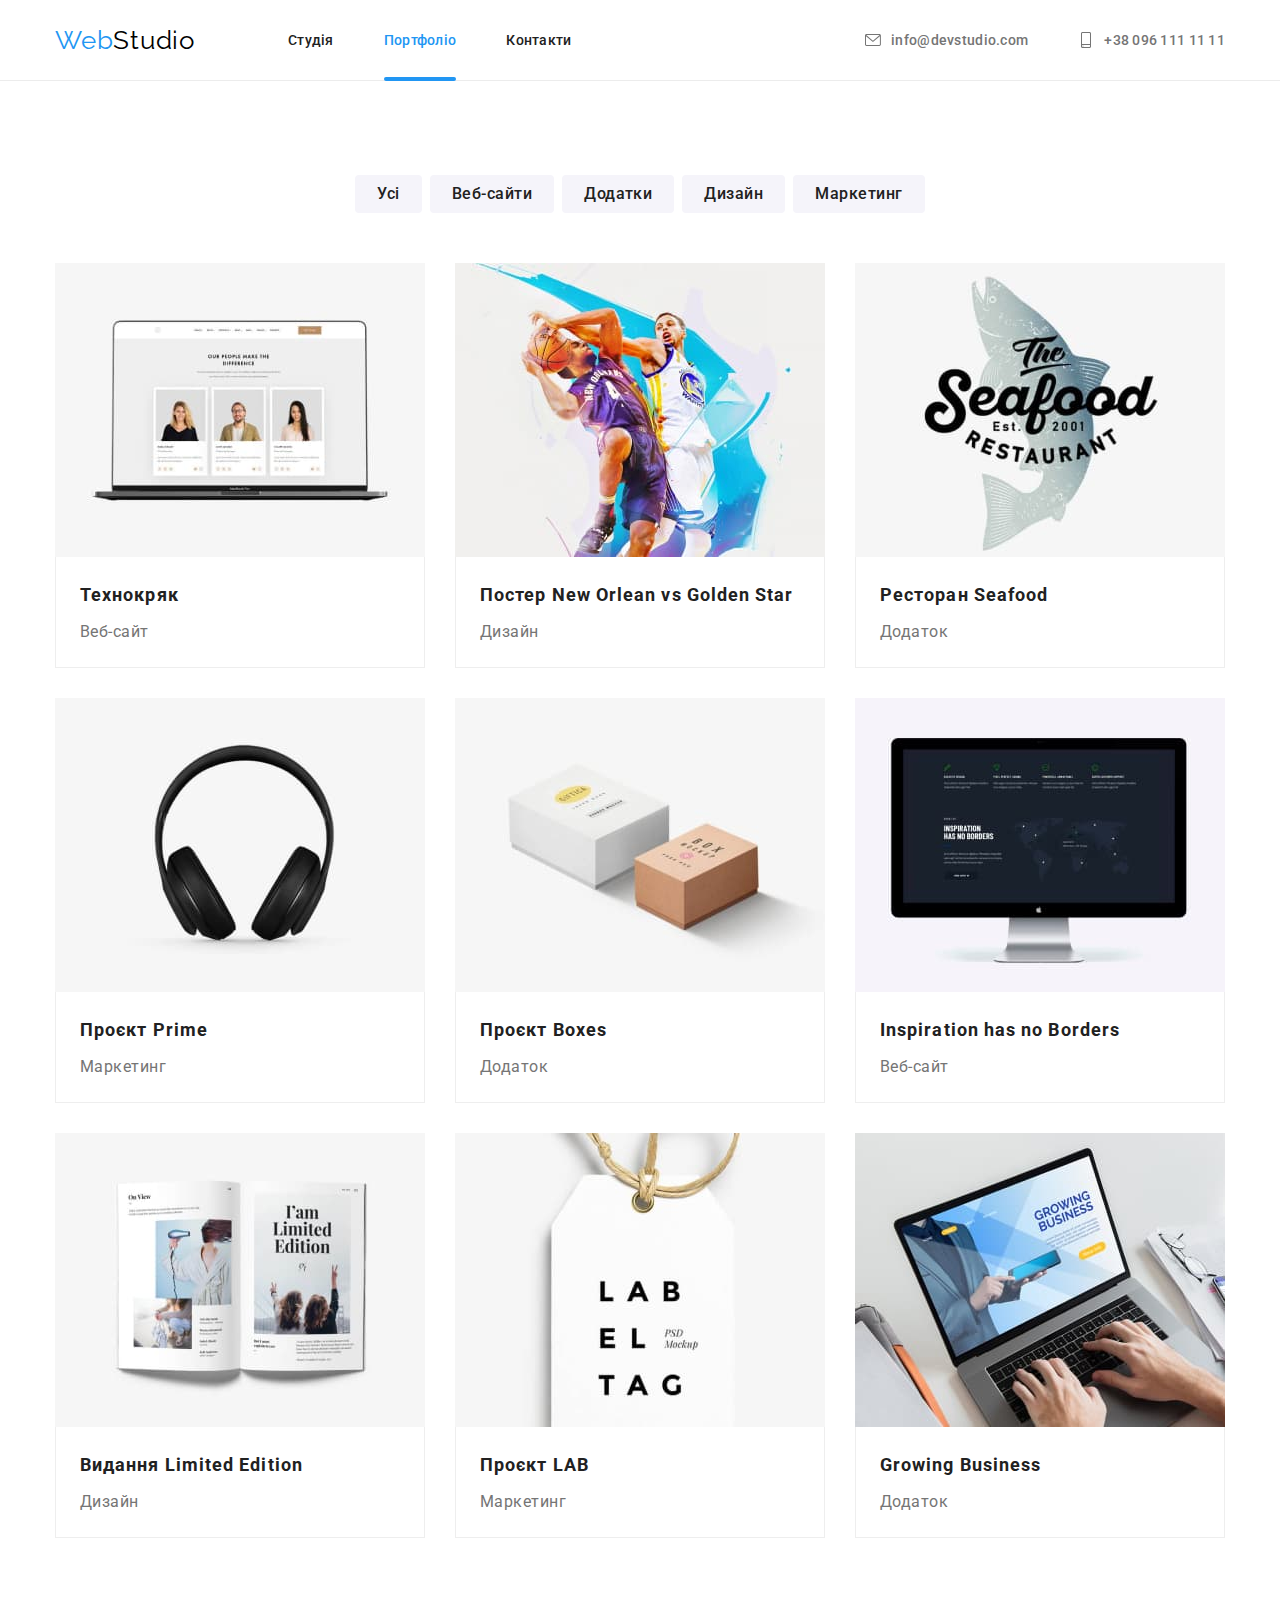
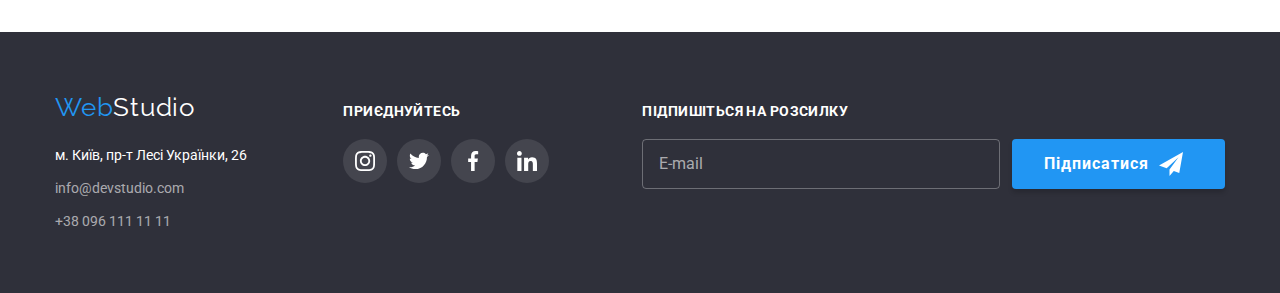
==== portfolio.html @ b6aec634 "Файли" ====
<!DOCTYPE html>
<html lang="uk">
  <head>
    <meta charset="UTF-8" />
    <meta http-equiv="X-UA-Compatible" content="IE=edge" />
    <meta name="viewport" content="width=device-width, initial-scale=1.0" />
    <title>WebStudio</title>
    <link rel="shortcut icon" href="./images/favicon.svg" type="image/svg" />
    <link rel="preconnect" href="https://fonts.googleapis.com" />
    <link rel="preconnect" href="https://fonts.gstatic.com" crossorigin />
    <link
      href="https://fonts.googleapis.com/css2?family=Raleway:wght@700&family=Roboto:wght@400;500;700;900&display=swap"
      rel="stylesheet"
    />
    <link
      rel="stylesheet"
      href="https://cdnjs.cloudflare.com/ajax/libs/modern-normalize/1.1.0/modern-normalize.min.css"
    />
    <link rel="stylesheet" href="./css/styles.css" />
  </head>
  <body>
    <!-- Шапка сайта -->
    <header class="page-header">
      <div class="container header-nav">
        <a href="./index.html" class="logo link">Web<span class="logo-black">Studio</span></a>
        <nav>
          <ul class="site-nav list">
            <li>
              <a href="./index.html" class="site-link link">Студія</a>
            </li>
            <li>
              <a href="./portfolio.html" class="site-link link current">Портфоліо</a>
            </li>
            <li><a href="#" class="site-link link">Контакти</a></li>
          </ul>
        </nav>
        <ul class="adress-nav list">
          <li>
            <a href="mailto:info@devstudio.com" class="adress-link link">
              <span class="foter-contact">
                <svg class="icon contact-icon" width="16" height="16">
                  <use href="./images/svg-icon.svg#icon-email"></use>
                </svg>
                info@devstudio.com
              </span>
            </a>
          </li>
          <li>
            <a href="tel:+380961111111" class="adress-link link">
              <span class="foter-contact">
                <svg class="icon contact-icon" width="16" height="16">
                  <use href="./images/svg-icon.svg#icon-phone"></use>
                </svg>
                +38 096 111 11 11
              </span>
            </a>
          </li>
        </ul>
      </div>
    </header>
    <!-- Мейн -->
    <main>
      <section class="section feature-section">
        <div class="container">
          <h1 class="hidden">Приклади робіт</h1>
          <ul class="filters list">
            <li><button type="button" class="filters-button">Усі</button></li>
            <li><button type="button" class="filters-button">Веб-сайти</button></li>
            <li><button type="button" class="filters-button">Додатки</button></li>
            <li><button type="button" class="filters-button">Дизайн</button></li>
            <li><button type="button" class="filters-button">Маркетинг</button></li>
          </ul>
          <ul class="projects list">
            <li>
              <div class="box">
                <img src="./images/pr_1.jpg" alt="Приклад виповненої роботи" width="370" />
                <div class="overlay">
                  <p>
                    Ресурс пропонує комплексні пропозиції з різним рівнем функціоналу та сервісів.
                    Все це дозволить відвідувачу отримати вичерпні відомості про компанію чи
                    приватну особу.
                  </p>
                </div>
              </div>
              <div class="projects-border">
                <h2 class="projects-title">Технокряк</h2>
                <p class="projects-desc">Веб-сайт</p>
              </div>
            </li>
            <li>
              <div class="box">
                <img src="./images/pr_2.jpg" alt="Приклад виповненої роботи" width="370" />
                <div class="overlay">
                  <p>
                    Lorem, ipsum dolor sit amet consectetur adipisicing elit. Similique dolore natus
                    quia iste fuga modi exercitationem commodi libero dolorem! Ut ipsam ipsa nulla
                    ipsum eos necessitatibus quibusdam dolore optio beatae.
                  </p>
                </div>
              </div>
              <div class="projects-border">
                <h2 class="projects-title">Постер New Orlean vs Golden Star</h2>
                <p class="projects-desc">Дизайн</p>
              </div>
            </li>
            <li>
              <div class="box">
                <img src="./images/pr_3.jpg" alt="Приклад виповненої роботи" width="370" />
                <div class="overlay">
                  <p>
                    Lorem, ipsum dolor sit amet consectetur adipisicing elit. Similique dolore natus
                    quia iste fuga modi exercitationem commodi libero dolorem! Ut ipsam ipsa nulla
                    ipsum eos necessitatibus quibusdam dolore optio beatae.
                  </p>
                </div>
              </div>
              <div class="projects-border">
                <h2 class="projects-title">Ресторан Seafood</h2>
                <p class="projects-desc">Додаток</p>
              </div>
            </li>
            <li>
              <div class="box">
                <img src="./images/pr_4.jpg" alt="Приклад виповненої роботи" width="370" />
                <div class="overlay">
                  <p>
                    Lorem, ipsum dolor sit amet consectetur adipisicing elit. Similique dolore natus
                    quia iste fuga modi exercitationem commodi libero dolorem! Ut ipsam ipsa nulla
                    ipsum eos necessitatibus quibusdam dolore optio beatae.
                  </p>
                </div>
              </div>
              <div class="projects-border">
                <h2 class="projects-title">Проєкт Prime</h2>
                <p class="projects-desc">Маркетинг</p>
              </div>
            </li>
            <li>
              <div class="box">
                <img src="./images/pr_5.jpg" alt="Приклад виповненої роботи" width="370" />
                <div class="overlay">
                  <p>
                    Lorem, ipsum dolor sit amet consectetur adipisicing elit. Similique dolore natus
                    quia iste fuga modi exercitationem commodi libero dolorem! Ut ipsam ipsa nulla
                    ipsum eos necessitatibus quibusdam dolore optio beatae.
                  </p>
                </div>
              </div>
              <div class="projects-border">
                <h2 class="projects-title">Проєкт Boxes</h2>
                <p class="projects-desc">Додаток</p>
              </div>
            </li>
            <li>
              <div class="box">
                <img src="./images/pr_6.jpg" alt="Приклад виповненої роботи" width="370" />
                <div class="overlay">
                  <p>
                    Lorem, ipsum dolor sit amet consectetur adipisicing elit. Similique dolore natus
                    quia iste fuga modi exercitationem commodi libero dolorem! Ut ipsam ipsa nulla
                    ipsum eos necessitatibus quibusdam dolore optio beatae.
                  </p>
                </div>
              </div>
              <div class="projects-border">
                <h2 class="projects-title">Inspiration has no Borders</h2>
                <p class="projects-desc">Веб-сайт</p>
              </div>
            </li>
            <li>
              <div class="box">
                <img src="./images/pr_7.jpg" alt="Приклад виповненої роботи" width="370" />
                <div class="overlay">
                  <p>
                    Lorem, ipsum dolor sit amet consectetur adipisicing elit. Similique dolore natus
                    quia iste fuga modi exercitationem commodi libero dolorem! Ut ipsam ipsa nulla
                    ipsum eos necessitatibus quibusdam dolore optio beatae.
                  </p>
                </div>
              </div>
              <div class="projects-border">
                <h2 class="projects-title">Видання Limited Edition</h2>
                <p class="projects-desc">Дизайн</p>
              </div>
            </li>
            <li>
              <div class="box">
                <img src="./images/pr_8.jpg" alt="Приклад виповненої роботи" width="370" />
                <div class="overlay">
                  <p>
                    Lorem, ipsum dolor sit amet consectetur adipisicing elit. Similique dolore natus
                    quia iste fuga modi exercitationem commodi libero dolorem! Ut ipsam ipsa nulla
                    ipsum eos necessitatibus quibusdam dolore optio beatae.
                  </p>
                </div>
              </div>
              <div class="projects-border">
                <h2 class="projects-title">Проєкт LAB</h2>
                <p class="projects-desc">Маркетинг</p>
              </div>
            </li>
            <li>
              <div class="box">
                <img src="./images/pr_9.jpg" alt="Приклад виповненої роботи" width="370" />
                <div class="overlay">
                  <p>
                    Lorem, ipsum dolor sit amet consectetur adipisicing elit. Similique dolore natus
                    quia iste fuga modi exercitationem commodi libero dolorem! Ut ipsam ipsa nulla
                    ipsum eos necessitatibus quibusdam dolore optio beatae.
                  </p>
                </div>
              </div>
              <div class="projects-border">
                <h2 class="projects-title">Growing Business</h2>
                <p class="projects-desc">Додаток</p>
              </div>
            </li>
          </ul>
        </div>
      </section>
    </main>
    <!-- Футлер -->
    <footer class="footer">
      <div class="container footer-container">
        <div class="footer-contact">
          <h2 class="hidden">Контактна інформація</h2>
          <a href="./index.html" class="logo link">Web<span class="logo-white">Studio</span></a>
          <address class="address">
            <ul class="list address-list">
              <li>
                <a
                  href="https://goo.gl/maps/967ExddVVpc8St2L9"
                  target="_blank"
                  class="address-map link"
                  >м. Київ, пр-т Лесі Українки, 26
                </a>
              </li>
              <li>
                <a href="mailto:info@devstudio.com" class="contact link">info@devstudio.com</a>
              </li>
              <li>
                <a href="tel:+380961111111" class="contact link">+38 096 111 11 11</a>
              </li>
            </ul>
          </address>
        </div>
        <div class="footer-social">
          <h2 class="footer-social-title">приєднуйтесь</h2>
          <ul class="footer-social-list list">
            <li>
              <a class="footer-social-link" href="#">
                <svg class="icon" width="20" height="20">
                  <use href="./images/svg-icon.svg#icon-instagram"></use>
                </svg>
              </a>
            </li>
            <li>
              <a class="footer-social-link" href="#">
                <svg class="icon" width="20" height="20">
                  <use href="./images/svg-icon.svg#icon-twitter"></use>
                </svg>
              </a>
            </li>
            <li>
              <a class="footer-social-link" href="#">
                <svg class="icon" width="20" height="20">
                  <use href="./images/svg-icon.svg#icon-facebook"></use>
                </svg>
              </a>
            </li>
            <li>
              <a class="footer-social-link" href="#">
                <svg class="icon" width="20" height="20">
                  <use href="./images/svg-icon.svg#icon-linkedin"></use>
                </svg>
              </a>
            </li>
          </ul>
        </div>
        <div class="footer-subscribe">
          <h2 class="footer-subscribe-title">Підпишіться на розсилку</h2>
          <form class="subscribe" name="subscribe">
            <label class="subscribe-label">
              <input type="email" name="subscribe" placeholder="E-mail" class="subscribe-input" />
            </label>
            <button type="submit" class="button">
              <span class="foter-buttom-icon">
                Підписатися
                <svg class="icon contact-icon" width="24" height="24">
                  <use href="./images/svg-icon.svg#icon-send"></use>
                </svg>
              </span>
            </button>
          </form>
        </div>
      </div>
    </footer>
  </body>
</html>
---- css/styles.css ----
*,
::before,
::after {
  box-sizing: border-box;
  /* outline: 1px solid red; */
}

/* --КОЛЬОРИ САЙТУ-- */
:root {
  --logo-color: #000000;
  --primary-text-color: #212121;
  --hero-fon: #2f303a;
  --title-text-color: #757575;
  --social-icon: #afb1b8;
  --portfolio-button: #f5f4fa;
  --heder-border: #ececec;
  --portfolio-border: #eeeeee;
  --hero-color: #ffffff;
  --accent-color: #2196f3;
  --buttun-color-active: #188ce8;
  --contact-color: rgba(255, 255, 255, 0.6);
  --modal-bag: rgba(0, 0, 0, 0.2);
  --footer-social-link: rgba(255, 255, 255, 0.1);
  --subscribe-input-border: rgba(255, 255, 255, 0.3);
  --overlay-fon: rgba(33, 150, 243, 0.9);
  --textarea-placeholder: rgba(117, 117, 117, 0.5);
  --textarea-border: rgba(33, 33, 33, 0.2);
  --modal-close-border: rgba(0, 0, 0, 0.1);
  --button-box-shadow: rgba(0, 0, 0, 0.15);
  --label-text-background: rgba(47, 48, 58, 0.8);
  --timing-animation: cubic-bezier(0.4, 0, 0.2, 1);
}

/* --ЗАГАЛЬНІ ЗМІННІ-- */

/* переважаючі характеристики сторінки */
body {
  background: var(--hero-color);
  color: var(--title-text-color);
  font-family: 'Roboto', sans-serif;
  font-weight: 400;
  font-size: 14px;
  line-height: 1.7143;
}

/* Видалення крапок списку */
.list {
  list-style: none;

  margin: 0;
  padding: 0;
}

/* видалення підкреслювання ссилок */
.link {
  text-decoration: none;
}

/* Скриття елемента */
.hidden {
  position: absolute;
  clip: rect(0 0 0 0);
  width: 1px;
  height: 1px;
  margin: -1px;
}

/* центрування і обмеження контенту */
.container {
  margin-left: auto;
  margin-right: auto;
  width: 1200px;
  padding-left: 15px;
  padding-right: 15px;
}

/* обнулення відступів */
h1,
h2,
h3,
h4,
p {
  margin: 0;
  padding: 0;
}

/* видалення відступів картинок */
img {
  display: block;
}

input,
textarea {
  outline: none;
}

/* --ШАПКА САЙТУ-- */

/* Логотип */

.logo {
  color: var(--accent-color);
  margin-right: 93px;

  font-family: 'Raleway';
  font-size: 26px;
  line-height: 1.1923;
  letter-spacing: 0.03em;
}

.logo-black {
  color: var(--logo-color);
}

/* Навігація сайту */

.page-header {
  border-bottom: 1px solid var(--heder-border);
}

.header-nav {
  display: flex;
  align-items: center;
}

.site-nav {
  display: flex;
  gap: 50px;
}

.site-link {
  display: block;
  padding-top: 32px;
  padding-bottom: 32px;
  color: var(--primary-text-color);

  font-weight: 500;
  font-size: 14px;
  line-height: 1.1429;
  letter-spacing: 0.02em;

  transition-property: color;
  transition-duration: 250ms;
  transition-timing-function: var(--timing-animation);
}

.site-nav li:last-child {
  margin-right: 0px;
}

.site-nav .link:hover,
.site-nav .link:focus,
.adress-nav .link:hover,
.adress-nav .link:focus,
.link.current {
  color: var(--accent-color);
  fill: var(--accent-color);
}

.site-link.link.current {
  position: relative;
}

.current::after {
  content: '';
  position: absolute;
  width: 100%;
  height: 4px;
  background-color: var(--accent-color);
  bottom: -1px;
  left: 0px;
  border-radius: 2px;
}

.adress-nav {
  display: flex;
  align-items: center;
  margin-left: auto;
  gap: 50px;
}

.adress-link {
  color: var(--title-text-color);
  fill: var(--title-text-color);

  font-weight: 500;
  font-size: 14px;
  line-height: 1.1429;
  letter-spacing: 0.02em;

  transition-property: color, fill;
  transition-duration: 250ms;
  transition-timing-function: var(--timing-animation);
}

.foter-contact {
  display: flex;
}

.contact-icon {
  margin-right: 10px;
}

/* --ТІЛО ОСНОВНОЇ СТОРІНКИ-- */

/* Заголовок сайту */

.hero {
  background-color: var(--hero-fon);
  background-image: linear-gradient(to left, rgba(47, 48, 58, 0.4), rgba(47, 48, 58, 0.4)),
    url(../images/hero.jpg);
  background-repeat: no-repeat;
  background-position: center;
  background-size: 1600px;
  text-align: center;
  padding-top: 200px;
  padding-bottom: 200px;
}

.hero-title {
  color: var(--hero-color);
  width: 696px;
  font-weight: 900;
  font-size: 44px;
  line-height: 1.3636;
  text-align: center;
  letter-spacing: 0.06em;
  text-transform: uppercase;
  margin-left: auto;
  margin-right: auto;
  margin-bottom: 30px;
}

.button {
  color: var(--hero-color);
  background: var(--accent-color);
  cursor: pointer;
  font-weight: 700;
  font-size: 16px;
  line-height: 1.875;
  text-align: center;
  letter-spacing: 0.06em;
  padding: 10px 32px;
  border: 0px;
  border-radius: 4px;
  box-shadow: 0px 4px 4px var(--button-box-shadow);
  min-width: 200px;

  margin-left: auto;
  margin-right: auto;

  transition-property: background;
  transition-duration: 250ms;
  transition-timing-function: var(--timing-animation);
}

.button:hover,
.button:focus {
  background: var(--buttun-color-active);
}

/* Секції */

.section-title {
  color: var(--primary-text-color);

  font-size: 36px;
  line-height: 1.1667;
  text-align: center;
  letter-spacing: 0.03em;
}

/* Особливості */

.section {
  padding-top: 94px;
}

.feature-list {
  display: flex;
  gap: 30px;
}

.feature-list li {
  flex-basis: calc((100% - 90px) / 4);
}

.feature-title {
  color: var(--primary-text-color);
  margin-bottom: 10px;

  font-size: 14px;
  line-height: 1.1721;
  letter-spacing: 0.03em;
  text-transform: uppercase;
}

.feature-icon {
  display: flex;
  background-color: var(--portfolio-button);
  justify-content: center;
  border-radius: 4px;
  padding: 25px 0px;
  margin-bottom: 30px;
}

/* чим ми займаємося*/

.work-list {
  display: flex;
  margin-top: 50px;
  gap: 30px;
}

.work-list li {
  flex-basis: calc((100% - 60px) / 3);
}

.label {
  position: relative;
}

.label-text {
  position: absolute;
  bottom: 0;
  width: 100%;
  background-color: var(--label-text-background);

  font-size: 14px;
  line-height: 1.1429;
  text-align: center;
  letter-spacing: 0.03em;
  text-transform: uppercase;

  color: var(--hero-color);
  padding: 27px 0px;
}

/* Команда */

.comand-section {
  background: var(--portfolio-button);
}

.user-list {
  display: flex;
  margin-top: 50px;
  gap: 30px;
}

.user-title {
  color: var(--primary-text-color);

  font-weight: 500;
  font-size: 16px;
  line-height: 1.1875;
  text-align: center;
  letter-spacing: 0.03em;
}

.user-desc {
  text-align: center;
  margin-top: 10px;
}

.user-signature {
  background: var(--hero-color);
  border-radius: 0px 0px 4px 4px;
  padding-top: 30px;
  padding-bottom: 30px;
}

.user-list > li {
  width: 270px;
  flex-basis: calc((100% - 90px) / 4);
  border-radius: 0px 0px 4px 4px;
  box-shadow: 0px 1px 3px rgba(0, 0, 0, 0.12), 0px 1px 1px rgba(0, 0, 0, 0.14),
    0px 2px 1px rgba(0, 0, 0, 0.2);
}

.feature-section {
  padding-bottom: 94px;
}

.social-list {
  display: flex;
  justify-content: center;
  margin-top: 10px;
  gap: 10px;
}

.social-link {
  display: flex;
  justify-content: center;
  align-items: center;
  fill: var(--social-icon);
  width: 44px;
  height: 44px;
  border-radius: 50%;

  transition-property: background, fill;
  transition-duration: 250ms;
  transition-timing-function: var(--timing-animation);
}

.social-link:hover,
.social-link:focus {
  border-radius: 50%;
  background: var(--accent-color);
  fill: var(--hero-color);
}

/* Постійні кліенти */

.client-list {
  display: flex;
  justify-content: space-between;
  gap: 30px;
  margin-top: 50px;
  margin-bottom: 92px;
}

.client-link {
  display: flex;
  justify-content: center;
  align-items: center;
  width: 170px;
  height: 92px;
  border: 1px solid var(--social-icon);
  border-radius: 4px;
  fill: var(--social-icon);

  transition-property: fill, border;
  transition-duration: 250ms;
  transition-timing-function: var(--timing-animation);
}

.client-link:hover,
.client-link:focus {
  fill: var(--accent-color);
  border: 1px solid var(--accent-color);
}

/* -- ТІЛО ПОРТФОЛіО-- */

.filters {
  display: flex;
  justify-content: center;
  gap: 8px;
}

.filters-button {
  color: var(--primary-text-color);
  background: var(--portfolio-button);

  cursor: pointer;

  font-weight: 500;
  font-size: 16px;
  line-height: 1.625;
  text-align: center;
  letter-spacing: 0.03em;

  border-radius: 4px;
  border: 0px;
  padding: 6px 22px;

  transition-property: color, background, box-shadow;
  transition-duration: 250ms;
  transition-timing-function: var(--timing-animation);
}

.filters-button:hover,
.filters-button:focus {
  color: var(--hero-color);
  background: var(--accent-color);
  box-shadow: 0px 3px 1px rgba(0, 0, 0, 0.1), 0px 1px 2px rgba(0, 0, 0, 0.08),
    0px 2px 2px rgba(0, 0, 0, 0.12);
}

.projects {
  display: flex;
  flex-wrap: wrap;
  margin-top: 50px;
  gap: 30px;
}

.projects li {
  width: calc((100% - 60px) / 3);

  transition-property: box-shadow;
  transition-duration: 250ms;
  transition-timing-function: var(--timing-animation);
}

.projects li:hover,
.projects li:focus {
  box-shadow: 0px 1px 1px rgba(0, 0, 0, 0.12), 0px 4px 4px rgba(0, 0, 0, 0.06),
    1px 4px 6px rgba(0, 0, 0, 0.16);
}

.projects-border {
  padding: 20px 24px;

  border-right: 1px solid var(--portfolio-border);
  border-bottom: 1px solid var(--portfolio-border);
  border-left: 1px solid var(--portfolio-border);
}

.projects li:nth-child(3n + 3) {
  margin-right: 0px;
}

.projects-title {
  color: var(--primary-text-color);

  font-size: 18px;
  line-height: 2;
  letter-spacing: 0.06em;
}

.projects-desc {
  font-weight: 400;
  font-size: 16px;
  line-height: 1.875;
  letter-spacing: 0.03em;

  margin-top: 4px;
}

.overlay {
  position: absolute;
  top: 0;
  left: 0;
  width: 100%;
  height: 100%;
  transform: translateY(101%);
  transition: transform 250ms ease;
  background-color: var(--overlay-fon);
  padding: 0px 24px;
  display: flex;
  align-items: center;

  font-size: 18px;
  line-height: 1.5556;
  letter-spacing: 0.03em;
  color: var(--hero-color);
}

.projects li:hover .overlay {
  transform: translateY(0);
}

.box {
  position: relative;
  overflow: hidden;
}

/* --ФУТЕР-- */

.footer {
  padding-top: 60px;
  padding-bottom: 60px;
  background: var(--hero-fon);
}

.footer-contact {
  width: 231px;
}

.address {
  margin-top: 20px;
  font-style: normal;
}

.logo-white {
  color: var(--hero-color);
}

.address-map {
  color: var(--hero-color);

  transition-property: color;
  transition-duration: 250ms;
  transition-timing-function: var(--timing-animation);
}

.contact {
  color: var(--contact-color);

  transition-property: color;
  transition-duration: 250ms;
  transition-timing-function: var(--timing-animation);
}

.address .link:hover,
.address .link:focus {
  color: var(--accent-color);
}

.address-list {
  display: flex;
  gap: 9px;
  flex-direction: column;
}

.footer .logo {
  margin-right: 0px;
}

.footer-container {
  display: flex;
  align-items: baseline;
}

.footer-social {
  margin-left: 70px;
}

.footer-social-title,
.footer-subscribe-title {
  margin-bottom: 20px;
  font-size: 14px;
  line-height: calc(16 / 14);
  letter-spacing: 0.03em;
  text-transform: uppercase;

  color: var(--hero-color);
}

.footer-social-list {
  display: flex;
  gap: 10px;
}

.footer-social-link {
  display: flex;
  justify-content: center;
  align-items: center;
  color: var(--hero-color);
  fill: currentColor;
  width: 44px;
  height: 44px;
  border-radius: 50%;

  background: var(--footer-social-link);

  transition-property: background;
  transition-duration: 250ms;
  transition-timing-function: var(--timing-animation);
}

.footer-social-link:hover,
.footer-social-link:focus {
  background: var(--accent-color);
}

.footer-subscribe {
  margin-left: 93px;
}

.subscribe {
  display: flex;
}

.subscribe-label {
  display: flex;
}

.subscribe-input {
  width: 358px;
  margin-right: 12px;
  padding: 0px 16px;
  background-color: transparent;
  border-radius: 4px;
  border: 1px solid var(--subscribe-input-border);

  font-size: 16px;
  line-height: 1.25;
  color: var(--hero-color);

  transition: border 250ms var(--timing-animation);
}

.subscribe-input::placeholder {
  color: var(--contact-color);
}

.subscribe-input:hover,
.subscribe-input:focus {
  border: 1px solid var(--accent-color);
}

.foter-buttom-icon {
  display: flex;
  align-items: center;
}

.foter-buttom-icon .icon {
  margin-left: 10px;
  fill: var(--hero-color);
}

/* --МОДАЛЬНЕ ВІКНО-- */

.modal {
  position: fixed;
  width: 100%;
  height: 100%;
  top: 0;
  left: 0;
  background: var(--modal-bag);
  z-index: 1;

  opacity: 1;
  transition: opacity 250ms var(--timing-animation);
}

.is-hidden {
  /* visibility: hidden; */
  opacity: 0;
  pointer-events: none;
}

.modal-window {
  position: absolute;
  width: 528px;
  min-height: 581px;
  top: 50%;
  left: 50%;
  padding: 40px 40px;

  background: #ffffff;
  box-shadow: 0px 1px 3px rgba(0, 0, 0, 0.12), 0px 1px 1px rgba(0, 0, 0, 0.14),
    0px 2px 1px rgba(0, 0, 0, 0.2);
  border-radius: 4px;

  transform: translate(-50%, -50%) scale(1) perspective(400px) rotateX(0deg);
  transition: transform 250ms var(--timing-animation);
}

.modal.is-hidden .modal-window {
  transform: translate(-50%, -50%) scale(0.3) perspective(400px) rotateX(60deg);
}

.modal-close {
  position: absolute;
  top: 8px;
  right: 8px;
  width: 30px;
  height: 30px;
  border-radius: 50%;
  border: 1px solid var(--modal-close-border);
  background-color: var(--hero-color);
  display: flex;
  justify-content: center;
  align-items: center;
  cursor: pointer;
  fill: var(--logo-color);

  transition-property: fill;
  transition-duration: 250ms;
  transition-timing-function: var(--timing-animation);
}

.modal-close:hover,
.modal-close:focus {
  fill: var(--accent-color);
}

.modal-title {
  margin-bottom: 12px;
  font-size: 20px;
  line-height: 1.15;
  letter-spacing: 0.03em;

  color: var(--primary-text-color);
}

.modal-form {
  display: flex;
  flex-direction: column;
}

.modal-label {
  margin-bottom: 10px;
}

.modal-text {
  display: block;
  font-weight: 400;
  font-size: 12px;
  line-height: 1.1667;
  letter-spacing: 0.01em;
  color: var(--title-text-color);
  text-align: left;
  margin-bottom: 4px;
}

.modal-input-icon {
  position: relative;
}

.modal-input {
  width: 100%;
  height: 40px;
  padding-left: 42px;
  border: 1px solid var(--textarea-border);
  border-radius: 4px;
  transition: border 250ms var(--timing-animation);
}

.modal-input:hover,
.modal-input:focus,
.modal-textarea:hover,
.modal-textarea:focus {
  border: 1px solid var(--accent-color);
  border-radius: 4px;
}

.modal-icon {
  position: absolute;
  pointer-events: none;
  top: 50%;
  left: 0;
  transform: translateY(-50%);
  margin-left: 12px;
  color: var(--primary-text-color);
  fill: currentColor;
  transition: color 250ms var(--timing-animation);
}

.modal-input:hover + .modal-icon,
.modal-input:focus + .modal-icon {
  color: var(--accent-color);
}

.modal-coment {
  margin-bottom: 20px;
}

.modal-text-coment {
  padding-left: 12px;
}

.modal-textarea {
  display: block;
  height: 120px;
  width: 100%;
  padding: 12px 16px;
  resize: none;
  border: 1px solid var(--textarea-border);
  border-radius: 4px;
  transition: border 250ms var(--timing-animation);

  font-size: 12px;
  line-height: 1.1667;
  letter-spacing: 0.01em;
}

.modal-textarea::placeholder {
  color: var(--textarea-placeholder);
}

.checkbox {
  margin-bottom: 30px;
}

.checkbox-input {
  position: absolute;
  clip: rect(0 0 0 0);
  width: 1px;
  height: 1px;
  margin: -1px;
}

.checkbox-text::before {
  content: '';
  display: inline-block;
  width: 16px;
  height: 15px;
  border: 2px solid var(--primary-text-color);
  border-radius: 2px;
  margin-right: 7px;
  transform: rotate(0deg);
  transition: transform 250ms var(--timing-animation);
}

.checkbox-input:checked ~ .checkbox-text::before {
  background-image: url(../images/check.svg);
  background-size: contain;
  background-origin: border-box;
  border: 0px solid var(--accent-color);
  transform: rotate(360deg);
}

.checkbox-text {
  display: flex;
  align-items: center;
  justify-content: center;
  letter-spacing: 0.03em;
}

.checkbox-linck {
  color: var(--accent-color);
  margin-left: 5px;
}
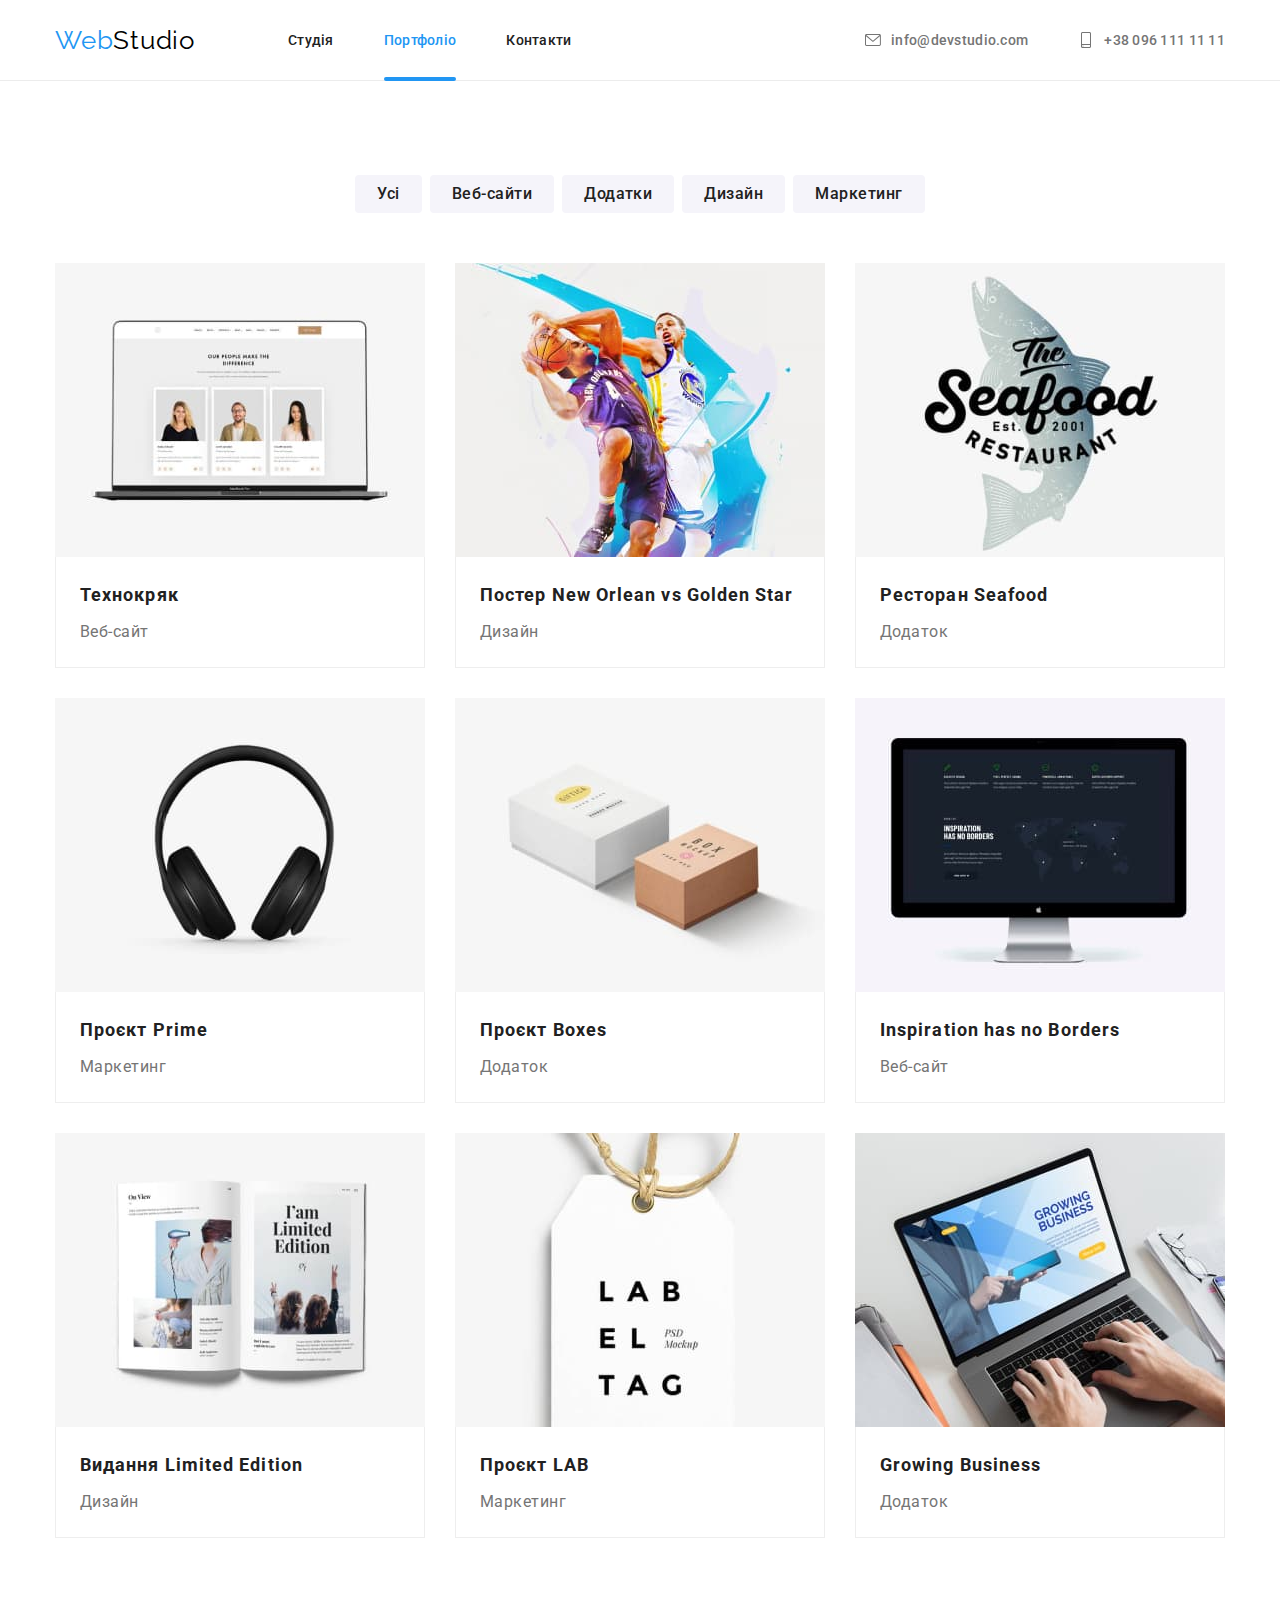
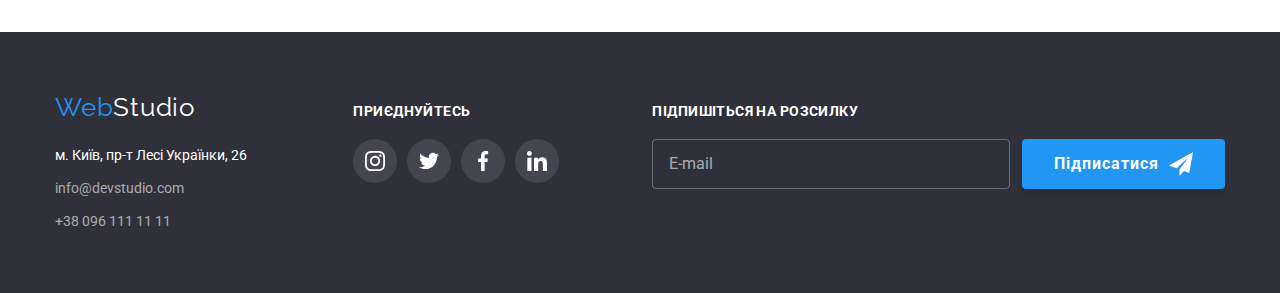
==== commit 57f0e336: "portfolio BEM" ====
--- a/portfolio.html
+++ b/portfolio.html
@@ -20,39 +20,37 @@
   </head>
   <body>
     <!-- Шапка сайта -->
-    <header class="page-header">
+    <header class="header">
       <div class="container header-nav">
-        <a href="./index.html" class="logo link">Web<span class="logo-black">Studio</span></a>
-        <nav>
-          <ul class="site-nav list">
-            <li>
-              <a href="./index.html" class="site-link link">Студія</a>
-            </li>
-            <li>
-              <a href="./portfolio.html" class="site-link link current">Портфоліо</a>
-            </li>
-            <li><a href="#" class="site-link link">Контакти</a></li>
+        <a href="./index.html" class="logo link">Web<span class="logo__black">Studio</span></a>
+        <nav class="site-nav">
+          <ul class="site-nav__list list">
+            <li class="site-nav__item">
+              <a href="./index.html" class="site-nav__link link"> Студія </a>
+            </li>
+            <li class="site-nav__item">
+              <a href="./portfolio.html" class="site-nav__link link current"> Портфоліо </a>
+            </li>
+            <li class="site-nav__item">
+              <a href="#" class="site-nav__link link"> Контакти </a>
+            </li>
           </ul>
         </nav>
         <ul class="adress-nav list">
-          <li>
-            <a href="mailto:info@devstudio.com" class="adress-link link">
-              <span class="foter-contact">
-                <svg class="icon contact-icon" width="16" height="16">
-                  <use href="./images/svg-icon.svg#icon-email"></use>
-                </svg>
-                info@devstudio.com
-              </span>
+          <li class="adress-nav__item">
+            <a href="mailto:info@devstudio.com" class="adress-nav__link link">
+              <svg class="adress-nav__icon" width="16" height="16">
+                <use href="./images/svg-icon.svg#icon-email"></use>
+              </svg>
+              info@devstudio.com
             </a>
           </li>
-          <li>
-            <a href="tel:+380961111111" class="adress-link link">
-              <span class="foter-contact">
-                <svg class="icon contact-icon" width="16" height="16">
-                  <use href="./images/svg-icon.svg#icon-phone"></use>
-                </svg>
-                +38 096 111 11 11
-              </span>
+          <li class="adress-nav__item">
+            <a href="tel:+380961111111" class="adress-nav__link link">
+              <svg class="adress-nav__icon" width="16" height="16">
+                <use href="./images/svg-icon.svg#icon-phone"></use>
+              </svg>
+              +38 096 111 11 11
             </a>
           </li>
         </ul>
@@ -60,159 +58,204 @@
     </header>
     <!-- Мейн -->
     <main>
-      <section class="section feature-section">
+      <section class="section__indent-top section__indent-botton">
         <div class="container">
           <h1 class="hidden">Приклади робіт</h1>
           <ul class="filters list">
-            <li><button type="button" class="filters-button">Усі</button></li>
-            <li><button type="button" class="filters-button">Веб-сайти</button></li>
-            <li><button type="button" class="filters-button">Додатки</button></li>
-            <li><button type="button" class="filters-button">Дизайн</button></li>
-            <li><button type="button" class="filters-button">Маркетинг</button></li>
+            <li><button type="button" class="filters__button">Усі</button></li>
+            <li><button type="button" class="filters__button">Веб-сайти</button></li>
+            <li><button type="button" class="filters__button">Додатки</button></li>
+            <li><button type="button" class="filters__button">Дизайн</button></li>
+            <li><button type="button" class="filters__button">Маркетинг</button></li>
           </ul>
           <ul class="projects list">
-            <li>
-              <div class="box">
-                <img src="./images/pr_1.jpg" alt="Приклад виповненої роботи" width="370" />
-                <div class="overlay">
-                  <p>
+            <li class="projects__item">
+              <div class="projects__box">
+                <img
+                  class="projects__img"
+                  src="./images/pr_1.jpg"
+                  alt="Приклад виповненої роботи"
+                  width="370"
+                />
+                <div class="projects__overlay">
+                  <p class="projects__text">
                     Ресурс пропонує комплексні пропозиції з різним рівнем функціоналу та сервісів.
                     Все це дозволить відвідувачу отримати вичерпні відомості про компанію чи
                     приватну особу.
                   </p>
                 </div>
               </div>
-              <div class="projects-border">
-                <h2 class="projects-title">Технокряк</h2>
-                <p class="projects-desc">Веб-сайт</p>
-              </div>
-            </li>
-            <li>
-              <div class="box">
-                <img src="./images/pr_2.jpg" alt="Приклад виповненої роботи" width="370" />
-                <div class="overlay">
-                  <p>
-                    Lorem, ipsum dolor sit amet consectetur adipisicing elit. Similique dolore natus
-                    quia iste fuga modi exercitationem commodi libero dolorem! Ut ipsam ipsa nulla
-                    ipsum eos necessitatibus quibusdam dolore optio beatae.
-                  </p>
-                </div>
-              </div>
-              <div class="projects-border">
-                <h2 class="projects-title">Постер New Orlean vs Golden Star</h2>
-                <p class="projects-desc">Дизайн</p>
-              </div>
-            </li>
-            <li>
-              <div class="box">
-                <img src="./images/pr_3.jpg" alt="Приклад виповненої роботи" width="370" />
-                <div class="overlay">
-                  <p>
-                    Lorem, ipsum dolor sit amet consectetur adipisicing elit. Similique dolore natus
-                    quia iste fuga modi exercitationem commodi libero dolorem! Ut ipsam ipsa nulla
-                    ipsum eos necessitatibus quibusdam dolore optio beatae.
-                  </p>
-                </div>
-              </div>
-              <div class="projects-border">
-                <h2 class="projects-title">Ресторан Seafood</h2>
-                <p class="projects-desc">Додаток</p>
-              </div>
-            </li>
-            <li>
-              <div class="box">
-                <img src="./images/pr_4.jpg" alt="Приклад виповненої роботи" width="370" />
-                <div class="overlay">
-                  <p>
-                    Lorem, ipsum dolor sit amet consectetur adipisicing elit. Similique dolore natus
-                    quia iste fuga modi exercitationem commodi libero dolorem! Ut ipsam ipsa nulla
-                    ipsum eos necessitatibus quibusdam dolore optio beatae.
-                  </p>
-                </div>
-              </div>
-              <div class="projects-border">
-                <h2 class="projects-title">Проєкт Prime</h2>
-                <p class="projects-desc">Маркетинг</p>
-              </div>
-            </li>
-            <li>
-              <div class="box">
-                <img src="./images/pr_5.jpg" alt="Приклад виповненої роботи" width="370" />
-                <div class="overlay">
-                  <p>
-                    Lorem, ipsum dolor sit amet consectetur adipisicing elit. Similique dolore natus
-                    quia iste fuga modi exercitationem commodi libero dolorem! Ut ipsam ipsa nulla
-                    ipsum eos necessitatibus quibusdam dolore optio beatae.
-                  </p>
-                </div>
-              </div>
-              <div class="projects-border">
-                <h2 class="projects-title">Проєкт Boxes</h2>
-                <p class="projects-desc">Додаток</p>
-              </div>
-            </li>
-            <li>
-              <div class="box">
-                <img src="./images/pr_6.jpg" alt="Приклад виповненої роботи" width="370" />
-                <div class="overlay">
-                  <p>
-                    Lorem, ipsum dolor sit amet consectetur adipisicing elit. Similique dolore natus
-                    quia iste fuga modi exercitationem commodi libero dolorem! Ut ipsam ipsa nulla
-                    ipsum eos necessitatibus quibusdam dolore optio beatae.
-                  </p>
-                </div>
-              </div>
-              <div class="projects-border">
-                <h2 class="projects-title">Inspiration has no Borders</h2>
-                <p class="projects-desc">Веб-сайт</p>
-              </div>
-            </li>
-            <li>
-              <div class="box">
-                <img src="./images/pr_7.jpg" alt="Приклад виповненої роботи" width="370" />
-                <div class="overlay">
-                  <p>
-                    Lorem, ipsum dolor sit amet consectetur adipisicing elit. Similique dolore natus
-                    quia iste fuga modi exercitationem commodi libero dolorem! Ut ipsam ipsa nulla
-                    ipsum eos necessitatibus quibusdam dolore optio beatae.
-                  </p>
-                </div>
-              </div>
-              <div class="projects-border">
-                <h2 class="projects-title">Видання Limited Edition</h2>
-                <p class="projects-desc">Дизайн</p>
-              </div>
-            </li>
-            <li>
-              <div class="box">
-                <img src="./images/pr_8.jpg" alt="Приклад виповненої роботи" width="370" />
-                <div class="overlay">
-                  <p>
-                    Lorem, ipsum dolor sit amet consectetur adipisicing elit. Similique dolore natus
-                    quia iste fuga modi exercitationem commodi libero dolorem! Ut ipsam ipsa nulla
-                    ipsum eos necessitatibus quibusdam dolore optio beatae.
-                  </p>
-                </div>
-              </div>
-              <div class="projects-border">
-                <h2 class="projects-title">Проєкт LAB</h2>
-                <p class="projects-desc">Маркетинг</p>
-              </div>
-            </li>
-            <li>
-              <div class="box">
-                <img src="./images/pr_9.jpg" alt="Приклад виповненої роботи" width="370" />
-                <div class="overlay">
-                  <p>
-                    Lorem, ipsum dolor sit amet consectetur adipisicing elit. Similique dolore natus
-                    quia iste fuga modi exercitationem commodi libero dolorem! Ut ipsam ipsa nulla
-                    ipsum eos necessitatibus quibusdam dolore optio beatae.
-                  </p>
-                </div>
-              </div>
-              <div class="projects-border">
-                <h2 class="projects-title">Growing Business</h2>
-                <p class="projects-desc">Додаток</p>
+              <div class="projects__border">
+                <h2 class="projects__title">Технокряк</h2>
+                <p class="projects__desc">Веб-сайт</p>
+              </div>
+            </li>
+            <li class="projects__item">
+              <div class="projects__box">
+                <img
+                  class="projects__img"
+                  src="./images/pr_2.jpg"
+                  alt="Приклад виповненої роботи"
+                  width="370"
+                />
+                <div class="projects__overlay">
+                  <p class="projects__text">
+                    Lorem, ipsum dolor sit amet consectetur adipisicing elit. Similique dolore natus
+                    quia iste fuga modi exercitationem commodi libero dolorem! Ut ipsam ipsa nulla
+                    ipsum eos necessitatibus quibusdam dolore optio beatae.
+                  </p>
+                </div>
+              </div>
+              <div class="projects__border">
+                <h2 class="projects__title">Постер New Orlean vs Golden Star</h2>
+                <p class="projects__desc">Дизайн</p>
+              </div>
+            </li>
+            <li class="projects__item">
+              <div class="projects__box">
+                <img
+                  class="projects__img"
+                  src="./images/pr_3.jpg"
+                  alt="Приклад виповненої роботи"
+                  width="370"
+                />
+                <div class="projects__overlay">
+                  <p class="projects__text">
+                    Lorem, ipsum dolor sit amet consectetur adipisicing elit. Similique dolore natus
+                    quia iste fuga modi exercitationem commodi libero dolorem! Ut ipsam ipsa nulla
+                    ipsum eos necessitatibus quibusdam dolore optio beatae.
+                  </p>
+                </div>
+              </div>
+              <div class="projects__border">
+                <h2 class="projects__title">Ресторан Seafood</h2>
+                <p class="projects__desc">Додаток</p>
+              </div>
+            </li>
+            <li class="projects__item">
+              <div class="projects__box">
+                <img
+                  class="projects__img"
+                  src="./images/pr_4.jpg"
+                  alt="Приклад виповненої роботи"
+                  width="370"
+                />
+                <div class="projects__overlay">
+                  <p class="projects__text">
+                    Lorem, ipsum dolor sit amet consectetur adipisicing elit. Similique dolore natus
+                    quia iste fuga modi exercitationem commodi libero dolorem! Ut ipsam ipsa nulla
+                    ipsum eos necessitatibus quibusdam dolore optio beatae.
+                  </p>
+                </div>
+              </div>
+              <div class="projects__border">
+                <h2 class="projects__title">Проєкт Prime</h2>
+                <p class="projects__desc">Маркетинг</p>
+              </div>
+            </li>
+            <li class="projects__item">
+              <div class="projects__box">
+                <img
+                  class="projects__img"
+                  src="./images/pr_5.jpg"
+                  alt="Приклад виповненої роботи"
+                  width="370"
+                />
+                <div class="projects__overlay">
+                  <p class="projects__text">
+                    Lorem, ipsum dolor sit amet consectetur adipisicing elit. Similique dolore natus
+                    quia iste fuga modi exercitationem commodi libero dolorem! Ut ipsam ipsa nulla
+                    ipsum eos necessitatibus quibusdam dolore optio beatae.
+                  </p>
+                </div>
+              </div>
+              <div class="projects__border">
+                <h2 class="projects__title">Проєкт Boxes</h2>
+                <p class="projects__desc">Додаток</p>
+              </div>
+            </li>
+            <li class="projects__item">
+              <div class="projects__box">
+                <img
+                  class="projects__img"
+                  src="./images/pr_6.jpg"
+                  alt="Приклад виповненої роботи"
+                  width="370"
+                />
+                <div class="projects__overlay">
+                  <p class="projects__text">
+                    Lorem, ipsum dolor sit amet consectetur adipisicing elit. Similique dolore natus
+                    quia iste fuga modi exercitationem commodi libero dolorem! Ut ipsam ipsa nulla
+                    ipsum eos necessitatibus quibusdam dolore optio beatae.
+                  </p>
+                </div>
+              </div>
+              <div class="projects__border">
+                <h2 class="projects__title">Inspiration has no Borders</h2>
+                <p class="projects__desc">Веб-сайт</p>
+              </div>
+            </li>
+            <li class="projects__item">
+              <div class="projects__box">
+                <img
+                  class="projects__img"
+                  src="./images/pr_7.jpg"
+                  alt="Приклад виповненої роботи"
+                  width="370"
+                />
+                <div class="projects__overlay">
+                  <p class="projects__text">
+                    Lorem, ipsum dolor sit amet consectetur adipisicing elit. Similique dolore natus
+                    quia iste fuga modi exercitationem commodi libero dolorem! Ut ipsam ipsa nulla
+                    ipsum eos necessitatibus quibusdam dolore optio beatae.
+                  </p>
+                </div>
+              </div>
+              <div class="projects__border">
+                <h2 class="projects__title">Видання Limited Edition</h2>
+                <p class="projects__desc">Дизайн</p>
+              </div>
+            </li>
+            <li class="projects__item">
+              <div class="projects__box">
+                <img
+                  class="projects__img"
+                  src="./images/pr_8.jpg"
+                  alt="Приклад виповненої роботи"
+                  width="370"
+                />
+                <div class="projects__overlay">
+                  <p class="projects__text">
+                    Lorem, ipsum dolor sit amet consectetur adipisicing elit. Similique dolore natus
+                    quia iste fuga modi exercitationem commodi libero dolorem! Ut ipsam ipsa nulla
+                    ipsum eos necessitatibus quibusdam dolore optio beatae.
+                  </p>
+                </div>
+              </div>
+              <div class="projects__border">
+                <h2 class="projects__title">Проєкт LAB</h2>
+                <p class="projects__desc">Маркетинг</p>
+              </div>
+            </li>
+            <li class="projects__item">
+              <div class="projects__box">
+                <img
+                  class="projects__img"
+                  src="./images/pr_9.jpg"
+                  alt="Приклад виповненої роботи"
+                  width="370"
+                />
+                <div class="projects__overlay">
+                  <p class="projects__text">
+                    Lorem, ipsum dolor sit amet consectetur adipisicing elit. Similique dolore natus
+                    quia iste fuga modi exercitationem commodi libero dolorem! Ut ipsam ipsa nulla
+                    ipsum eos necessitatibus quibusdam dolore optio beatae.
+                  </p>
+                </div>
+              </div>
+              <div class="projects__border">
+                <h2 class="projects__title">Growing Business</h2>
+                <p class="projects__desc">Додаток</p>
               </div>
             </li>
           </ul>
@@ -223,54 +266,55 @@
     <footer class="footer">
       <div class="container footer-container">
         <div class="footer-contact">
-          <h2 class="hidden">Контактна інформація</h2>
-          <a href="./index.html" class="logo link">Web<span class="logo-white">Studio</span></a>
+          <a href="./index.html" class="logo link">Web<span class="logo__white">Studio</span></a>
           <address class="address">
-            <ul class="list address-list">
-              <li>
+            <ul class="address__list list">
+              <li class="address__item">
                 <a
+                  class="address__link address__link--map link"
                   href="https://goo.gl/maps/967ExddVVpc8St2L9"
                   target="_blank"
-                  class="address-map link"
                   >м. Київ, пр-т Лесі Українки, 26
                 </a>
               </li>
-              <li>
-                <a href="mailto:info@devstudio.com" class="contact link">info@devstudio.com</a>
+              <li class="address__item">
+                <a href="mailto:info@devstudio.com" class="address__link link"
+                  >info@devstudio.com</a
+                >
               </li>
-              <li>
-                <a href="tel:+380961111111" class="contact link">+38 096 111 11 11</a>
+              <li class="address__item">
+                <a href="tel:+380961111111" class="address__link link">+38 096 111 11 11</a>
               </li>
             </ul>
           </address>
         </div>
         <div class="footer-social">
-          <h2 class="footer-social-title">приєднуйтесь</h2>
-          <ul class="footer-social-list list">
+          <h2 class="footer-social__title">приєднуйтесь</h2>
+          <ul class="footer-social__list list">
+            <li class="footer-social__item">
+              <a class="footer-social__link" href="#">
+                <svg class="footer-social__icon" width="20" height="20">
+                  <use href="./images/svg-icon.svg#icon-instagram"></use>
+                </svg>
+              </a>
+            </li>
             <li>
-              <a class="footer-social-link" href="#">
-                <svg class="icon" width="20" height="20">
-                  <use href="./images/svg-icon.svg#icon-instagram"></use>
+              <a class="footer-social__link" href="#">
+                <svg class="footer-social__icon" width="20" height="20">
+                  <use href="./images/svg-icon.svg#icon-twitter"></use>
                 </svg>
               </a>
             </li>
             <li>
-              <a class="footer-social-link" href="#">
-                <svg class="icon" width="20" height="20">
-                  <use href="./images/svg-icon.svg#icon-twitter"></use>
+              <a class="footer-social__link" href="#">
+                <svg class="vicon" width="20" height="20">
+                  <use href="./images/svg-icon.svg#icon-facebook"></use>
                 </svg>
               </a>
             </li>
             <li>
-              <a class="footer-social-link" href="#">
-                <svg class="icon" width="20" height="20">
-                  <use href="./images/svg-icon.svg#icon-facebook"></use>
-                </svg>
-              </a>
-            </li>
-            <li>
-              <a class="footer-social-link" href="#">
-                <svg class="icon" width="20" height="20">
+              <a class="footer-social__link" href="#">
+                <svg class="footer-social__icon" width="20" height="20">
                   <use href="./images/svg-icon.svg#icon-linkedin"></use>
                 </svg>
               </a>
@@ -278,15 +322,20 @@
           </ul>
         </div>
         <div class="footer-subscribe">
-          <h2 class="footer-subscribe-title">Підпишіться на розсилку</h2>
-          <form class="subscribe" name="subscribe">
-            <label class="subscribe-label">
-              <input type="email" name="subscribe" placeholder="E-mail" class="subscribe-input" />
+          <h2 class="footer-subscribe__title">Підпишіться на розсилку</h2>
+          <form class="form-subscribe" name="subscribe">
+            <label class="form-subscribe__label">
+              <input
+                type="email"
+                name="subscribe"
+                placeholder="E-mail"
+                class="form-subscribe__input"
+              />
             </label>
             <button type="submit" class="button">
-              <span class="foter-buttom-icon">
+              <span class="buttom__text">
                 Підписатися
-                <svg class="icon contact-icon" width="24" height="24">
+                <svg class="buttom__icon" width="24" height="24">
                   <use href="./images/svg-icon.svg#icon-send"></use>
                 </svg>
               </span>
--- a/css/styles.css
+++ b/css/styles.css
@@ -96,11 +96,19 @@
 
 /* --ШАПКА САЙТУ-- */
 
-/* Логотип */
+/* Навігація сайту */
+
+.header {
+  border-bottom: 1px solid var(--heder-border);
+}
+
+.header-nav {
+  display: flex;
+  align-items: center;
+}
 
 .logo {
   color: var(--accent-color);
-  margin-right: 93px;
 
   font-family: 'Raleway';
   font-size: 26px;
@@ -108,27 +116,23 @@
   letter-spacing: 0.03em;
 }
 
-.logo-black {
+.logo__black {
   color: var(--logo-color);
 }
 
-/* Навігація сайту */
-
-.page-header {
-  border-bottom: 1px solid var(--heder-border);
-}
-
-.header-nav {
-  display: flex;
-  align-items: center;
-}
-
 .site-nav {
+  margin-left: 93px;
+}
+
+.site-nav__list {
   display: flex;
   gap: 50px;
 }
 
-.site-link {
+.site-nav__item {
+}
+
+.site-nav__link {
   display: block;
   padding-top: 32px;
   padding-bottom: 32px;
@@ -144,20 +148,15 @@
   transition-timing-function: var(--timing-animation);
 }
 
-.site-nav li:last-child {
-  margin-right: 0px;
-}
-
-.site-nav .link:hover,
-.site-nav .link:focus,
+.site-nav__link:hover,
+.site-nav__link:focus,
 .adress-nav .link:hover,
 .adress-nav .link:focus,
-.link.current {
+.current {
   color: var(--accent-color);
-  fill: var(--accent-color);
-}
-
-.site-link.link.current {
+}
+
+.current {
   position: relative;
 }
 
@@ -179,9 +178,13 @@
   gap: 50px;
 }
 
-.adress-link {
+.adress-nav__item {
+}
+
+.adress-nav__link {
+  display: flex;
   color: var(--title-text-color);
-  fill: var(--title-text-color);
+  fill: currentColor;
 
   font-weight: 500;
   font-size: 14px;
@@ -193,11 +196,7 @@
   transition-timing-function: var(--timing-animation);
 }
 
-.foter-contact {
-  display: flex;
-}
-
-.contact-icon {
+.adress-nav__icon {
   margin-right: 10px;
 }
 
@@ -217,13 +216,12 @@
   padding-bottom: 200px;
 }
 
-.hero-title {
+.hero__title {
   color: var(--hero-color);
   width: 696px;
   font-weight: 900;
   font-size: 44px;
   line-height: 1.3636;
-  text-align: center;
   letter-spacing: 0.06em;
   text-transform: uppercase;
   margin-left: auto;
@@ -238,7 +236,6 @@
   font-weight: 700;
   font-size: 16px;
   line-height: 1.875;
-  text-align: center;
   letter-spacing: 0.06em;
   padding: 10px 32px;
   border: 0px;
@@ -249,9 +246,7 @@
   margin-left: auto;
   margin-right: auto;
 
-  transition-property: background;
-  transition-duration: 250ms;
-  transition-timing-function: var(--timing-animation);
+  transition: background 250ms var(--timing-animation);
 }
 
 .button:hover,
@@ -259,9 +254,218 @@
   background: var(--buttun-color-active);
 }
 
+/* --МОДАЛЬНЕ ВІКНО-- */
+
+.modal {
+  position: fixed;
+  width: 100%;
+  height: 100%;
+  top: 0;
+  left: 0;
+  background: var(--modal-bag);
+  z-index: 1;
+
+  opacity: 1;
+  transition: opacity 250ms var(--timing-animation);
+}
+
+.is-hidden {
+  opacity: 0;
+  pointer-events: none;
+}
+
+.modal__window {
+  position: absolute;
+  width: 528px;
+  min-height: 581px;
+  top: 50%;
+  left: 50%;
+  padding: 40px 40px;
+
+  background: #ffffff;
+  box-shadow: 0px 1px 3px rgba(0, 0, 0, 0.12), 0px 1px 1px rgba(0, 0, 0, 0.14),
+    0px 2px 1px rgba(0, 0, 0, 0.2);
+  border-radius: 4px;
+
+  transform: translate(-50%, -50%) scale(1) perspective(400px) rotateX(0deg);
+  transition: transform 250ms var(--timing-animation);
+}
+
+.modal.is-hidden .modal__window {
+  transform: translate(-50%, -50%) scale(0.3) perspective(400px) rotateX(60deg);
+}
+
+.button-modal-close {
+  position: absolute;
+  top: 8px;
+  right: 8px;
+  width: 30px;
+  height: 30px;
+  border-radius: 50%;
+  border: 1px solid var(--modal-close-border);
+  background-color: var(--hero-color);
+  display: flex;
+  align-items: center;
+  cursor: pointer;
+  color: var(--logo-color);
+
+  transition: color 250ms var(--timing-animation);
+}
+
+.button-modal-close__icon {
+  fill: currentColor;
+}
+
+.button-modal-close:hover,
+.button-modal-close:focus {
+  color: var(--accent-color);
+}
+
+.modal__title {
+  margin-bottom: 12px;
+  font-size: 20px;
+  line-height: 1.15;
+  letter-spacing: 0.03em;
+
+  color: var(--primary-text-color);
+}
+
+.modal-form {
+  display: flex;
+  flex-direction: column;
+}
+
+.modal-form__label {
+  margin-bottom: 10px;
+}
+
+.modal-form__name {
+  display: block;
+  font-weight: 400;
+  font-size: 12px;
+  line-height: 1.1667;
+  letter-spacing: 0.01em;
+  color: var(--title-text-color);
+  text-align: left;
+  margin-bottom: 4px;
+}
+
+.modal-form__icon-position {
+  position: relative;
+}
+
+.modal-form__input {
+  width: 100%;
+  height: 40px;
+  padding-left: 42px;
+  border: 1px solid var(--textarea-border);
+  border-radius: 4px;
+  transition: border 250ms var(--timing-animation);
+}
+
+.modal-form__input:hover,
+.modal-form__input:focus,
+.modal-form__textarea:hover,
+.modal-form__textarea:focus {
+  border: 1px solid var(--accent-color);
+  border-radius: 4px;
+}
+
+.modal-form__icon {
+  position: absolute;
+  pointer-events: none;
+  top: 50%;
+  left: 0;
+  transform: translateY(-50%);
+  margin-left: 12px;
+  color: var(--primary-text-color);
+  fill: currentColor;
+  transition: color 250ms var(--timing-animation);
+}
+
+.modal-form__input:hover + .modal-form__icon,
+.modal-form__input:focus + .modal-form__icon {
+  color: var(--accent-color);
+}
+
+.modal-form__coment {
+  margin-bottom: 20px;
+}
+
+.modal-form__textarea {
+  display: block;
+  height: 120px;
+  width: 100%;
+  padding: 12px 16px;
+  resize: none;
+  border: 1px solid var(--textarea-border);
+  border-radius: 4px;
+  transition: border 250ms var(--timing-animation);
+
+  font-size: 12px;
+  line-height: 1.1667;
+  letter-spacing: 0.01em;
+}
+
+.modal-form__textarea::placeholder {
+  color: var(--textarea-placeholder);
+}
+
+.modal-checkbox {
+  margin-bottom: 30px;
+}
+
+.modal-checkbox__input {
+  position: absolute;
+  clip: rect(0 0 0 0);
+  width: 1px;
+  height: 1px;
+  margin: -1px;
+}
+
+.modal-checkbox__text {
+  display: flex;
+  align-items: center;
+  justify-content: center;
+  letter-spacing: 0.03em;
+}
+
+.modal-checkbox__text::before {
+  content: '';
+  display: inline-block;
+  width: 16px;
+  height: 15px;
+  border: 2px solid var(--primary-text-color);
+  border-radius: 2px;
+  margin-right: 7px;
+  transform: rotate(0deg);
+  transition: transform 250ms var(--timing-animation);
+}
+
+.modal-checkbox__input:checked ~ .modal-checkbox__text::before {
+  background-image: url(../images/check.svg);
+  background-size: contain;
+  background-origin: border-box;
+  border: 0px solid var(--accent-color);
+  transform: rotate(360deg);
+}
+
+.modal-checkbox__link {
+  color: var(--accent-color);
+  margin-left: 5px;
+}
+
 /* Секції */
 
-.section-title {
+.section__indent-top {
+  padding-top: 94px;
+}
+
+.section__indent-botton {
+  padding-bottom: 94px;
+}
+
+.section__title {
   color: var(--primary-text-color);
 
   font-size: 36px;
@@ -270,32 +474,22 @@
   letter-spacing: 0.03em;
 }
 
+.section__bagraund {
+  background: var(--portfolio-button);
+}
+
 /* Особливості */
 
-.section {
-  padding-top: 94px;
-}
-
-.feature-list {
+.feature__list {
   display: flex;
   gap: 30px;
 }
 
-.feature-list li {
+.feature__item {
   flex-basis: calc((100% - 90px) / 4);
 }
 
-.feature-title {
-  color: var(--primary-text-color);
-  margin-bottom: 10px;
-
-  font-size: 14px;
-  line-height: 1.1721;
-  letter-spacing: 0.03em;
-  text-transform: uppercase;
-}
-
-.feature-icon {
+.feature__content {
   display: flex;
   background-color: var(--portfolio-button);
   justify-content: center;
@@ -304,23 +498,39 @@
   margin-bottom: 30px;
 }
 
+.feature__icon {
+}
+
+.feature__title {
+  color: var(--primary-text-color);
+  margin-bottom: 10px;
+
+  font-size: 14px;
+  line-height: 1.1721;
+  letter-spacing: 0.03em;
+  text-transform: uppercase;
+}
+
 /* чим ми займаємося*/
 
-.work-list {
+.work__list {
   display: flex;
   margin-top: 50px;
   gap: 30px;
 }
 
-.work-list li {
+.work__item {
   flex-basis: calc((100% - 60px) / 3);
 }
 
-.label {
+.work__label {
   position: relative;
 }
 
-.label-text {
+.work__img {
+}
+
+.work__text {
   position: absolute;
   bottom: 0;
   width: 100%;
@@ -338,39 +548,13 @@
 
 /* Команда */
 
-.comand-section {
-  background: var(--portfolio-button);
-}
-
 .user-list {
   display: flex;
   margin-top: 50px;
   gap: 30px;
 }
 
-.user-title {
-  color: var(--primary-text-color);
-
-  font-weight: 500;
-  font-size: 16px;
-  line-height: 1.1875;
-  text-align: center;
-  letter-spacing: 0.03em;
-}
-
-.user-desc {
-  text-align: center;
-  margin-top: 10px;
-}
-
-.user-signature {
-  background: var(--hero-color);
-  border-radius: 0px 0px 4px 4px;
-  padding-top: 30px;
-  padding-bottom: 30px;
-}
-
-.user-list > li {
+.user-list__item {
   width: 270px;
   flex-basis: calc((100% - 90px) / 4);
   border-radius: 0px 0px 4px 4px;
@@ -378,8 +562,29 @@
     0px 2px 1px rgba(0, 0, 0, 0.2);
 }
 
-.feature-section {
-  padding-bottom: 94px;
+.user-list__img {
+}
+
+.user-list__signature {
+  background: var(--hero-color);
+  border-radius: 0px 0px 4px 4px;
+  padding-top: 30px;
+  padding-bottom: 30px;
+}
+
+.user-list__title {
+  color: var(--primary-text-color);
+
+  font-weight: 500;
+  font-size: 16px;
+  line-height: 1.1875;
+  text-align: center;
+  letter-spacing: 0.03em;
+}
+
+.user-list__desc {
+  text-align: center;
+  margin-top: 10px;
 }
 
 .social-list {
@@ -389,7 +594,10 @@
   gap: 10px;
 }
 
-.social-link {
+.social-list__item {
+}
+
+.social-list__link {
   display: flex;
   justify-content: center;
   align-items: center;
@@ -397,17 +605,22 @@
   width: 44px;
   height: 44px;
   border-radius: 50%;
-
-  transition-property: background, fill;
+  color: var(--social-icon);
+
+  transition-property: background, color;
   transition-duration: 250ms;
   transition-timing-function: var(--timing-animation);
 }
 
-.social-link:hover,
-.social-link:focus {
+.social-list__link:hover,
+.social-list__link:focus {
   border-radius: 50%;
   background: var(--accent-color);
-  fill: var(--hero-color);
+  color: var(--hero-color);
+}
+
+.social-list__icon {
+  fill: currentColor;
 }
 
 /* Постійні кліенти */
@@ -417,10 +630,12 @@
   justify-content: space-between;
   gap: 30px;
   margin-top: 50px;
-  margin-bottom: 92px;
-}
-
-.client-link {
+}
+
+.client-list__item {
+}
+
+.client-list__link {
   display: flex;
   justify-content: center;
   align-items: center;
@@ -428,16 +643,20 @@
   height: 92px;
   border: 1px solid var(--social-icon);
   border-radius: 4px;
-  fill: var(--social-icon);
-
-  transition-property: fill, border;
+  color: var(--social-icon);
+
+  transition-property: color, border;
   transition-duration: 250ms;
   transition-timing-function: var(--timing-animation);
 }
 
-.client-link:hover,
-.client-link:focus {
-  fill: var(--accent-color);
+.client-list__icon {
+  fill: currentColor;
+}
+
+.client-list__link:hover,
+.client-list__link:focus {
+  color: var(--accent-color);
   border: 1px solid var(--accent-color);
 }
 
@@ -449,7 +668,7 @@
   gap: 8px;
 }
 
-.filters-button {
+.filters__button {
   color: var(--primary-text-color);
   background: var(--portfolio-button);
 
@@ -470,8 +689,8 @@
   transition-timing-function: var(--timing-animation);
 }
 
-.filters-button:hover,
-.filters-button:focus {
+.filters__button:hover,
+.filters__button:focus {
   color: var(--hero-color);
   background: var(--accent-color);
   box-shadow: 0px 3px 1px rgba(0, 0, 0, 0.1), 0px 1px 2px rgba(0, 0, 0, 0.08),
@@ -485,7 +704,7 @@
   gap: 30px;
 }
 
-.projects li {
+.projects__item {
   width: calc((100% - 60px) / 3);
 
   transition-property: box-shadow;
@@ -493,42 +712,21 @@
   transition-timing-function: var(--timing-animation);
 }
 
-.projects li:hover,
-.projects li:focus {
+.projects__item:hover,
+.projects__item:focus {
   box-shadow: 0px 1px 1px rgba(0, 0, 0, 0.12), 0px 4px 4px rgba(0, 0, 0, 0.06),
     1px 4px 6px rgba(0, 0, 0, 0.16);
 }
 
-.projects-border {
-  padding: 20px 24px;
-
-  border-right: 1px solid var(--portfolio-border);
-  border-bottom: 1px solid var(--portfolio-border);
-  border-left: 1px solid var(--portfolio-border);
-}
-
-.projects li:nth-child(3n + 3) {
-  margin-right: 0px;
-}
-
-.projects-title {
-  color: var(--primary-text-color);
-
-  font-size: 18px;
-  line-height: 2;
-  letter-spacing: 0.06em;
-}
-
-.projects-desc {
-  font-weight: 400;
-  font-size: 16px;
-  line-height: 1.875;
-  letter-spacing: 0.03em;
-
-  margin-top: 4px;
-}
-
-.overlay {
+.projects__box {
+  position: relative;
+  overflow: hidden;
+}
+
+.projects__img {
+}
+
+.projects__overlay {
   position: absolute;
   top: 0;
   left: 0;
@@ -547,13 +745,36 @@
   color: var(--hero-color);
 }
 
-.projects li:hover .overlay {
+.projects__text {
+}
+
+.projects__border {
+  padding: 20px 24px;
+
+  border-right: 1px solid var(--portfolio-border);
+  border-bottom: 1px solid var(--portfolio-border);
+  border-left: 1px solid var(--portfolio-border);
+}
+
+.projects__title {
+  color: var(--primary-text-color);
+
+  font-size: 18px;
+  line-height: 2;
+  letter-spacing: 0.06em;
+}
+
+.projects__desc {
+  font-weight: 400;
+  font-size: 16px;
+  line-height: 1.875;
+  letter-spacing: 0.03em;
+
+  margin-top: 4px;
+}
+
+.projects__item:hover .projects__overlay {
   transform: translateY(0);
-}
-
-.box {
-  position: relative;
-  overflow: hidden;
 }
 
 /* --ФУТЕР-- */
@@ -564,8 +785,17 @@
   background: var(--hero-fon);
 }
 
+.footer-container {
+  display: flex;
+  align-items: baseline;
+}
+
 .footer-contact {
   width: 231px;
+}
+
+.logo__white {
+  color: var(--hero-color);
 }
 
 .address {
@@ -573,52 +803,38 @@
   font-style: normal;
 }
 
-.logo-white {
-  color: var(--hero-color);
-}
-
-.address-map {
-  color: var(--hero-color);
+.address__list {
+  display: flex;
+  gap: 9px;
+  flex-direction: column;
+}
+
+.address__item {
+}
+
+.address__link {
+  color: var(--contact-color);
 
   transition-property: color;
   transition-duration: 250ms;
   transition-timing-function: var(--timing-animation);
 }
 
-.contact {
-  color: var(--contact-color);
-
-  transition-property: color;
-  transition-duration: 250ms;
-  transition-timing-function: var(--timing-animation);
-}
-
-.address .link:hover,
-.address .link:focus {
+.address__link--map {
+  color: var(--hero-color);
+}
+
+.address__link:hover,
+.address__link:focus {
   color: var(--accent-color);
-}
-
-.address-list {
-  display: flex;
-  gap: 9px;
-  flex-direction: column;
-}
-
-.footer .logo {
-  margin-right: 0px;
-}
-
-.footer-container {
-  display: flex;
-  align-items: baseline;
 }
 
 .footer-social {
   margin-left: 70px;
 }
 
-.footer-social-title,
-.footer-subscribe-title {
+.footer-social__title,
+.footer-subscribe__title {
   margin-bottom: 20px;
   font-size: 14px;
   line-height: calc(16 / 14);
@@ -628,12 +844,12 @@
   color: var(--hero-color);
 }
 
-.footer-social-list {
+.footer-social__list {
   display: flex;
   gap: 10px;
 }
 
-.footer-social-link {
+.footer-social__link {
   display: flex;
   justify-content: center;
   align-items: center;
@@ -650,8 +866,11 @@
   transition-timing-function: var(--timing-animation);
 }
 
-.footer-social-link:hover,
-.footer-social-link:focus {
+.footer-social__icon {
+}
+
+.footer-social__link:hover,
+.footer-social__link:focus {
   background: var(--accent-color);
 }
 
@@ -659,15 +878,15 @@
   margin-left: 93px;
 }
 
-.subscribe {
-  display: flex;
-}
-
-.subscribe-label {
-  display: flex;
-}
-
-.subscribe-input {
+.form-subscribe {
+  display: flex;
+}
+
+.form-subscribe__label {
+  display: flex;
+}
+
+.form-subscribe__input {
   width: 358px;
   margin-right: 12px;
   padding: 0px 16px;
@@ -682,226 +901,21 @@
   transition: border 250ms var(--timing-animation);
 }
 
-.subscribe-input::placeholder {
+.form-subscribe__input::placeholder {
   color: var(--contact-color);
 }
 
-.subscribe-input:hover,
-.subscribe-input:focus {
+.form-subscribe__input:hover,
+.form-subscribe__input:focus {
   border: 1px solid var(--accent-color);
 }
 
-.foter-buttom-icon {
+.buttom__text {
   display: flex;
   align-items: center;
 }
 
-.foter-buttom-icon .icon {
+.buttom__icon {
   margin-left: 10px;
   fill: var(--hero-color);
 }
-
-/* --МОДАЛЬНЕ ВІКНО-- */
-
-.modal {
-  position: fixed;
-  width: 100%;
-  height: 100%;
-  top: 0;
-  left: 0;
-  background: var(--modal-bag);
-  z-index: 1;
-
-  opacity: 1;
-  transition: opacity 250ms var(--timing-animation);
-}
-
-.is-hidden {
-  /* visibility: hidden; */
-  opacity: 0;
-  pointer-events: none;
-}
-
-.modal-window {
-  position: absolute;
-  width: 528px;
-  min-height: 581px;
-  top: 50%;
-  left: 50%;
-  padding: 40px 40px;
-
-  background: #ffffff;
-  box-shadow: 0px 1px 3px rgba(0, 0, 0, 0.12), 0px 1px 1px rgba(0, 0, 0, 0.14),
-    0px 2px 1px rgba(0, 0, 0, 0.2);
-  border-radius: 4px;
-
-  transform: translate(-50%, -50%) scale(1) perspective(400px) rotateX(0deg);
-  transition: transform 250ms var(--timing-animation);
-}
-
-.modal.is-hidden .modal-window {
-  transform: translate(-50%, -50%) scale(0.3) perspective(400px) rotateX(60deg);
-}
-
-.modal-close {
-  position: absolute;
-  top: 8px;
-  right: 8px;
-  width: 30px;
-  height: 30px;
-  border-radius: 50%;
-  border: 1px solid var(--modal-close-border);
-  background-color: var(--hero-color);
-  display: flex;
-  justify-content: center;
-  align-items: center;
-  cursor: pointer;
-  fill: var(--logo-color);
-
-  transition-property: fill;
-  transition-duration: 250ms;
-  transition-timing-function: var(--timing-animation);
-}
-
-.modal-close:hover,
-.modal-close:focus {
-  fill: var(--accent-color);
-}
-
-.modal-title {
-  margin-bottom: 12px;
-  font-size: 20px;
-  line-height: 1.15;
-  letter-spacing: 0.03em;
-
-  color: var(--primary-text-color);
-}
-
-.modal-form {
-  display: flex;
-  flex-direction: column;
-}
-
-.modal-label {
-  margin-bottom: 10px;
-}
-
-.modal-text {
-  display: block;
-  font-weight: 400;
-  font-size: 12px;
-  line-height: 1.1667;
-  letter-spacing: 0.01em;
-  color: var(--title-text-color);
-  text-align: left;
-  margin-bottom: 4px;
-}
-
-.modal-input-icon {
-  position: relative;
-}
-
-.modal-input {
-  width: 100%;
-  height: 40px;
-  padding-left: 42px;
-  border: 1px solid var(--textarea-border);
-  border-radius: 4px;
-  transition: border 250ms var(--timing-animation);
-}
-
-.modal-input:hover,
-.modal-input:focus,
-.modal-textarea:hover,
-.modal-textarea:focus {
-  border: 1px solid var(--accent-color);
-  border-radius: 4px;
-}
-
-.modal-icon {
-  position: absolute;
-  pointer-events: none;
-  top: 50%;
-  left: 0;
-  transform: translateY(-50%);
-  margin-left: 12px;
-  color: var(--primary-text-color);
-  fill: currentColor;
-  transition: color 250ms var(--timing-animation);
-}
-
-.modal-input:hover + .modal-icon,
-.modal-input:focus + .modal-icon {
-  color: var(--accent-color);
-}
-
-.modal-coment {
-  margin-bottom: 20px;
-}
-
-.modal-text-coment {
-  padding-left: 12px;
-}
-
-.modal-textarea {
-  display: block;
-  height: 120px;
-  width: 100%;
-  padding: 12px 16px;
-  resize: none;
-  border: 1px solid var(--textarea-border);
-  border-radius: 4px;
-  transition: border 250ms var(--timing-animation);
-
-  font-size: 12px;
-  line-height: 1.1667;
-  letter-spacing: 0.01em;
-}
-
-.modal-textarea::placeholder {
-  color: var(--textarea-placeholder);
-}
-
-.checkbox {
-  margin-bottom: 30px;
-}
-
-.checkbox-input {
-  position: absolute;
-  clip: rect(0 0 0 0);
-  width: 1px;
-  height: 1px;
-  margin: -1px;
-}
-
-.checkbox-text::before {
-  content: '';
-  display: inline-block;
-  width: 16px;
-  height: 15px;
-  border: 2px solid var(--primary-text-color);
-  border-radius: 2px;
-  margin-right: 7px;
-  transform: rotate(0deg);
-  transition: transform 250ms var(--timing-animation);
-}
-
-.checkbox-input:checked ~ .checkbox-text::before {
-  background-image: url(../images/check.svg);
-  background-size: contain;
-  background-origin: border-box;
-  border: 0px solid var(--accent-color);
-  transform: rotate(360deg);
-}
-
-.checkbox-text {
-  display: flex;
-  align-items: center;
-  justify-content: center;
-  letter-spacing: 0.03em;
-}
-
-.checkbox-linck {
-  color: var(--accent-color);
-  margin-left: 5px;
-}
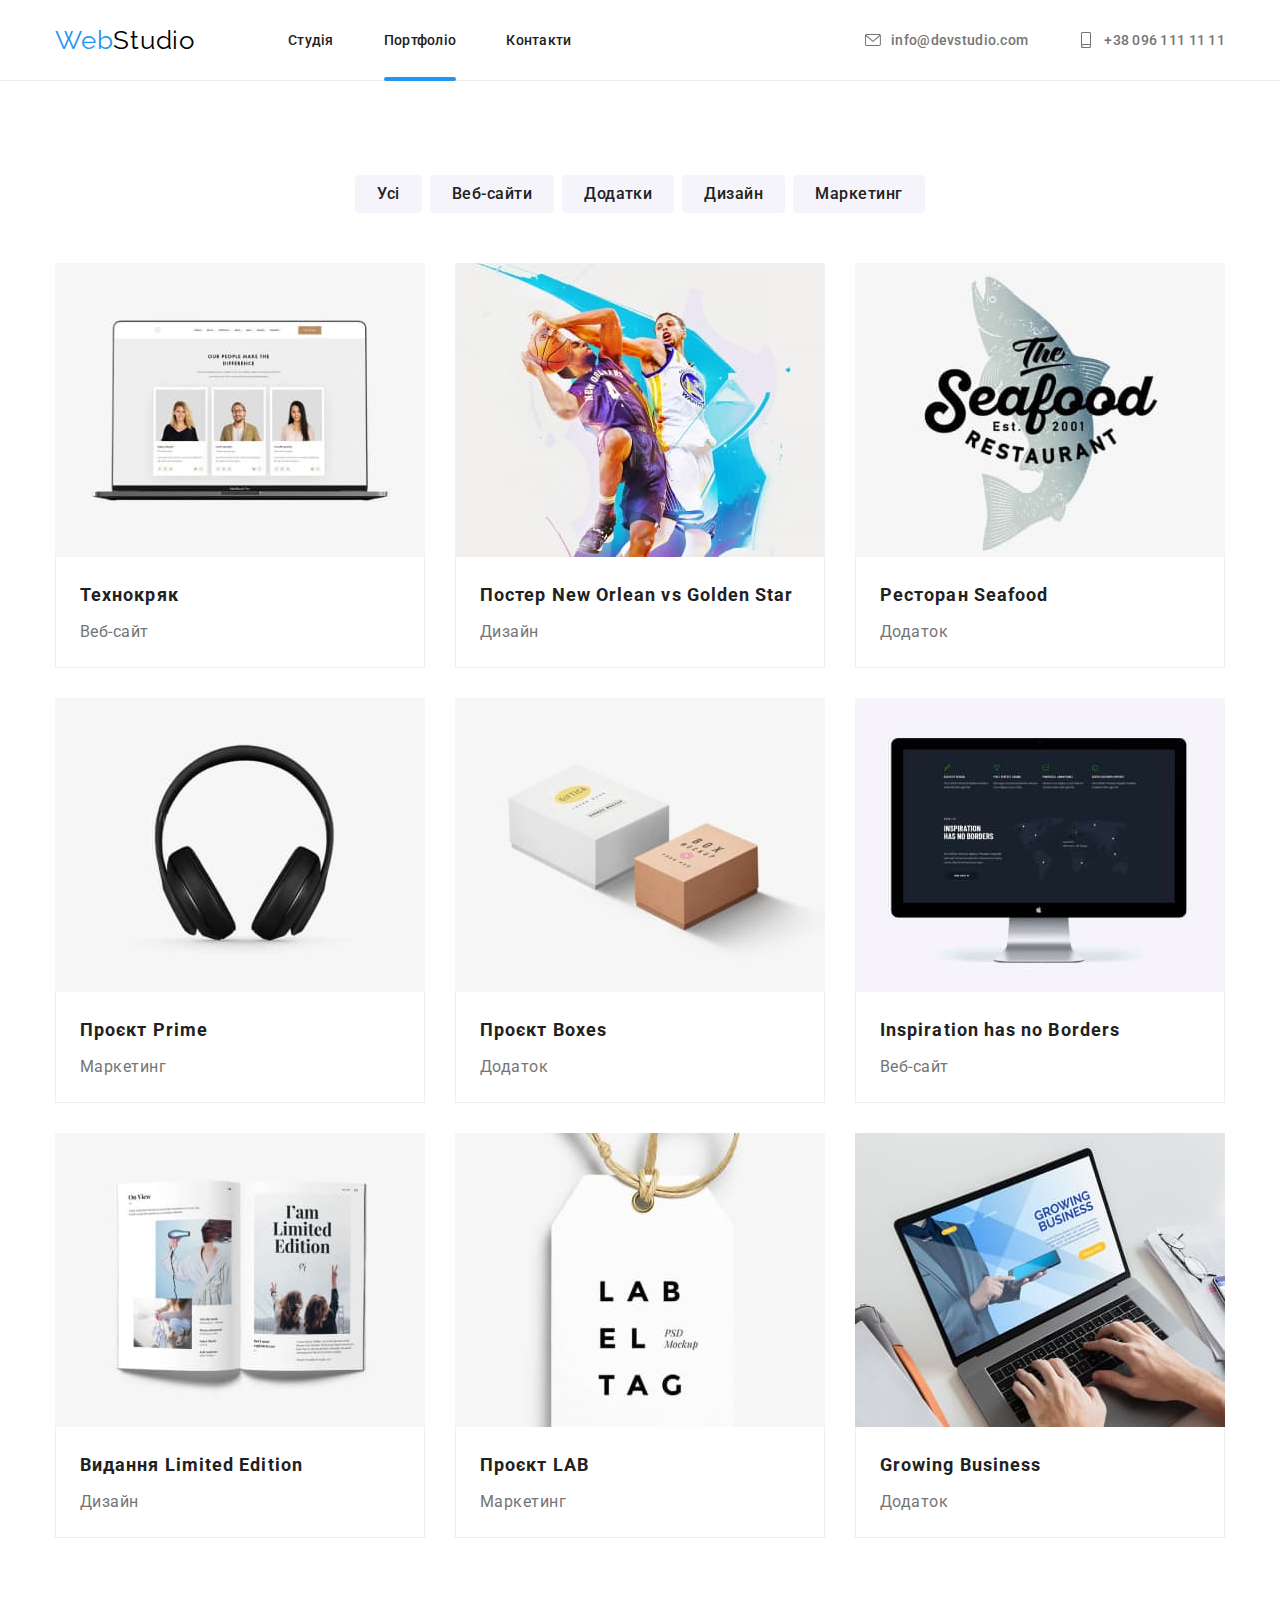
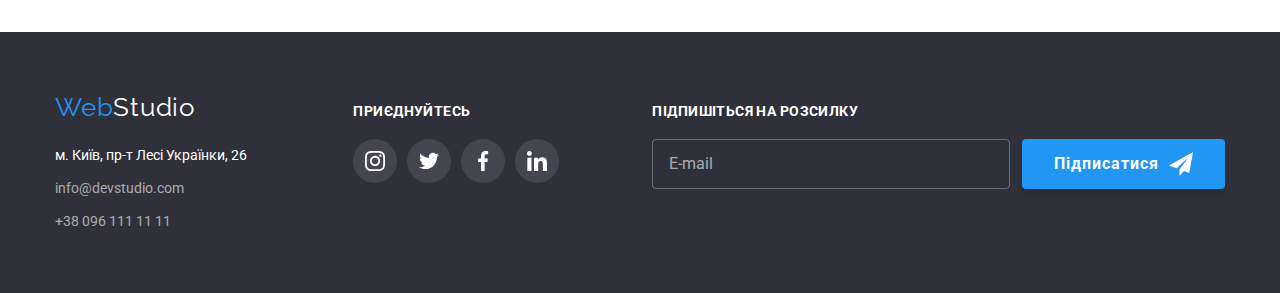
==== commit 1ca2029f: "BEM" ====
--- a/portfolio.html
+++ b/portfolio.html
@@ -22,14 +22,16 @@
     <!-- Шапка сайта -->
     <header class="header">
       <div class="container header-nav">
-        <a href="./index.html" class="logo link">Web<span class="logo__black">Studio</span></a>
+        <a href="./index.html" class="logo link">Web<span class="logo__text">Studio</span></a>
         <nav class="site-nav">
           <ul class="site-nav__list list">
             <li class="site-nav__item">
               <a href="./index.html" class="site-nav__link link"> Студія </a>
             </li>
             <li class="site-nav__item">
-              <a href="./portfolio.html" class="site-nav__link link current"> Портфоліо </a>
+              <a href="./portfolio.html" class="site-nav__link link site-nav__link--current">
+                Портфоліо
+              </a>
             </li>
             <li class="site-nav__item">
               <a href="#" class="site-nav__link link"> Контакти </a>
@@ -266,7 +268,9 @@
     <footer class="footer">
       <div class="container footer-container">
         <div class="footer-contact">
-          <a href="./index.html" class="logo link">Web<span class="logo__white">Studio</span></a>
+          <a href="./index.html" class="logo link"
+            >Web<span class="logo__text--inverse">Studio</span></a
+          >
           <address class="address">
             <ul class="address__list list">
               <li class="address__item">
--- a/css/styles.css
+++ b/css/styles.css
@@ -116,7 +116,7 @@
   letter-spacing: 0.03em;
 }
 
-.logo__black {
+.logo__text {
   color: var(--logo-color);
 }
 
@@ -156,11 +156,11 @@
   color: var(--accent-color);
 }
 
-.current {
+.site-nav__link--current {
   position: relative;
 }
 
-.current::after {
+.site-nav__link--current::after {
   content: '';
   position: absolute;
   width: 100%;
@@ -794,7 +794,7 @@
   width: 231px;
 }
 
-.logo__white {
+.logo__text--inverse {
   color: var(--hero-color);
 }
 
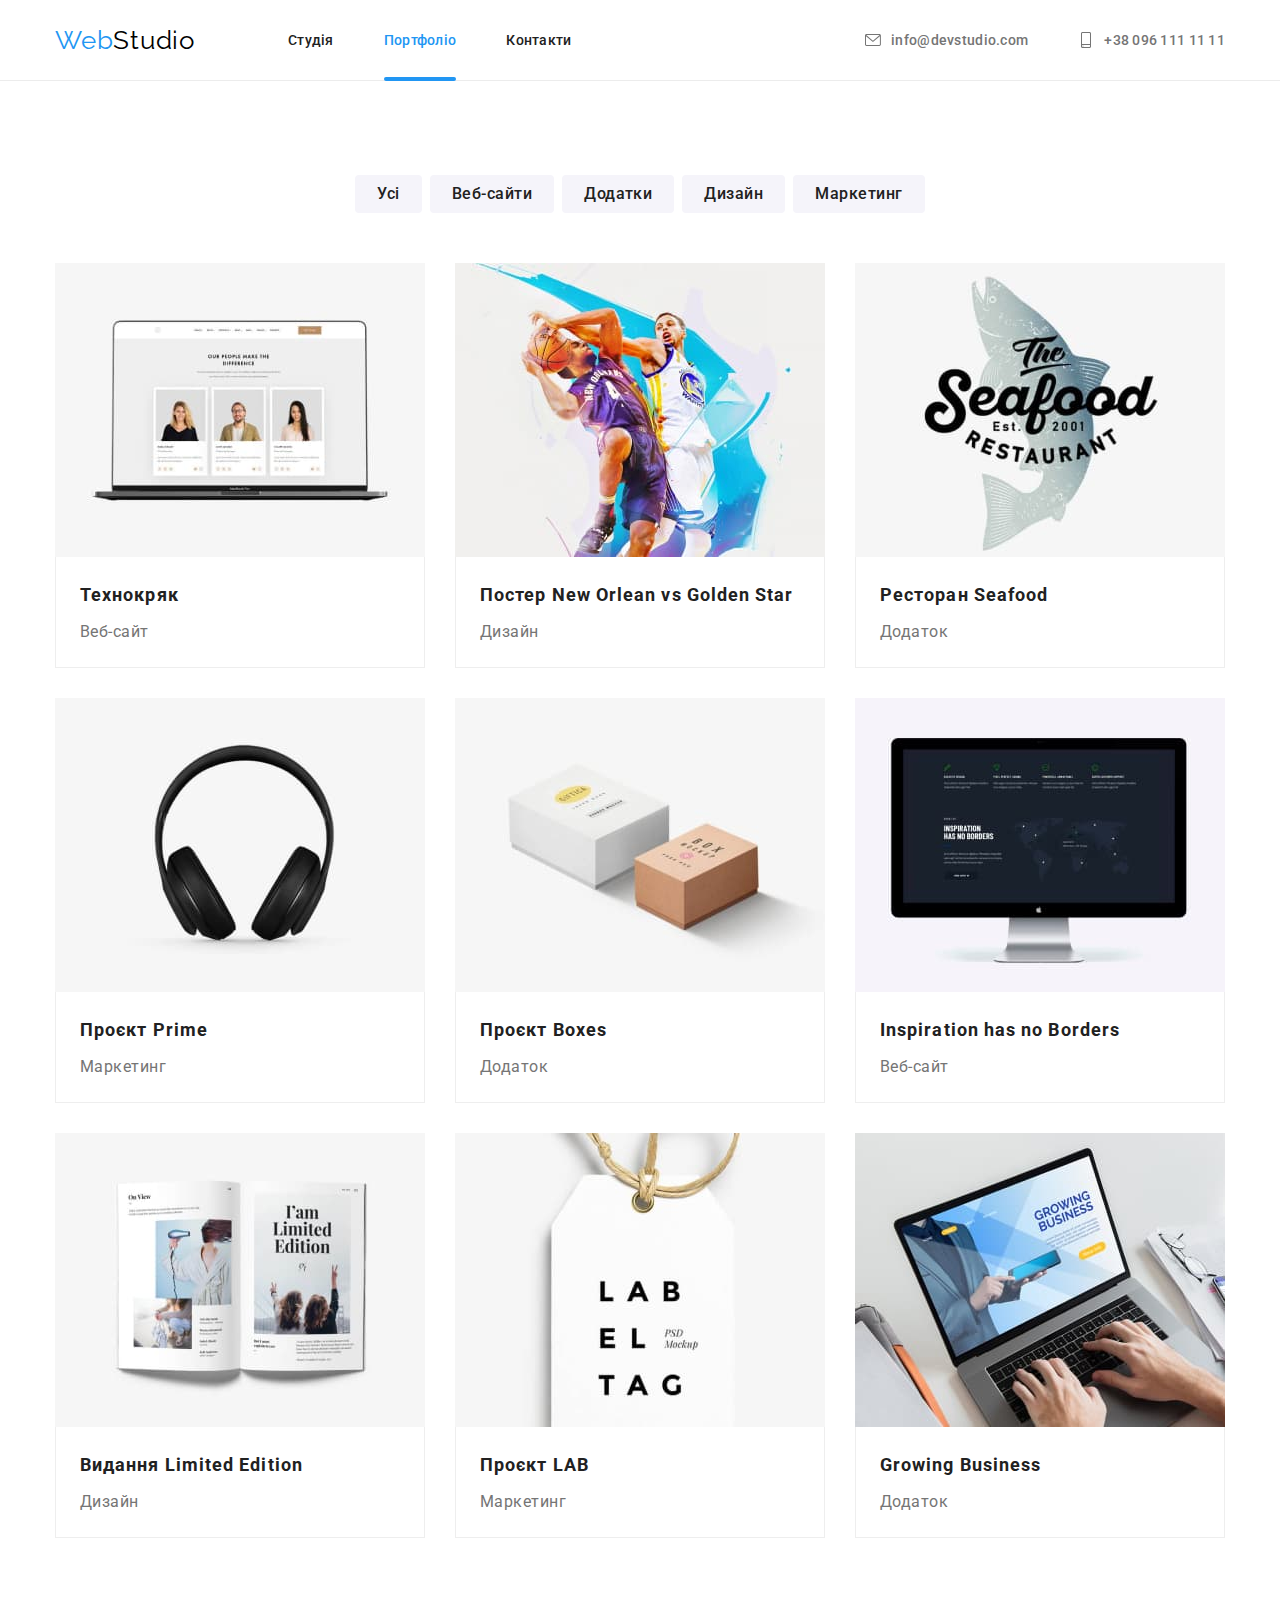
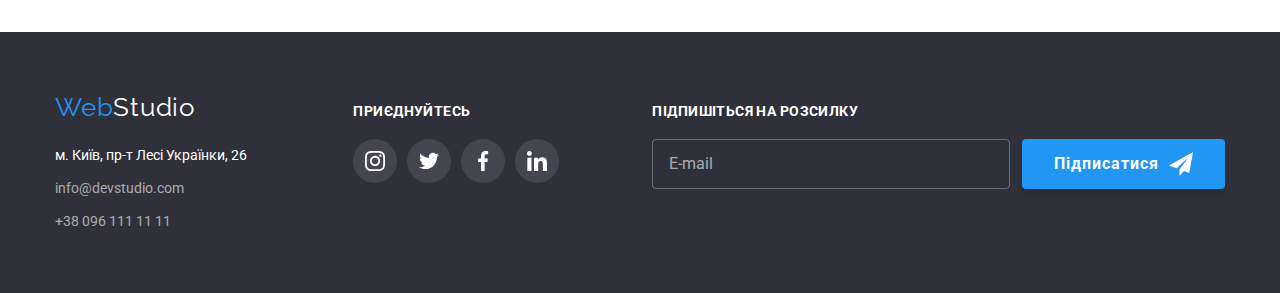
==== commit 1376e44c: "Корретиви класів" ====
--- a/portfolio.html
+++ b/portfolio.html
@@ -26,15 +26,15 @@
         <nav class="site-nav">
           <ul class="site-nav__list list">
             <li class="site-nav__item">
-              <a href="./index.html" class="site-nav__link link"> Студія </a>
+              <a href="./index.html" class="site-nav__link link">Студія</a>
             </li>
             <li class="site-nav__item">
-              <a href="./portfolio.html" class="site-nav__link link site-nav__link--current">
-                Портфоліо
-              </a>
+              <a href="./portfolio.html" class="site-nav__link site-nav__link--current link"
+                >Портфоліо</a
+              >
             </li>
             <li class="site-nav__item">
-              <a href="#" class="site-nav__link link"> Контакти </a>
+              <a href="#" class="site-nav__link link">Контакти</a>
             </li>
           </ul>
         </nav>
@@ -60,7 +60,7 @@
     </header>
     <!-- Мейн -->
     <main>
-      <section class="section__indent-top section__indent-botton">
+      <section class="section section--indent-top section--indent-botton">
         <div class="container">
           <h1 class="hidden">Приклади робіт</h1>
           <ul class="filters list">
@@ -269,7 +269,7 @@
       <div class="container footer-container">
         <div class="footer-contact">
           <a href="./index.html" class="logo link"
-            >Web<span class="logo__text--inverse">Studio</span></a
+            >Web<span class="logo__text logo__text--inverse">Studio</span></a
           >
           <address class="address">
             <ul class="address__list list">
@@ -337,9 +337,9 @@
               />
             </label>
             <button type="submit" class="button">
-              <span class="buttom__text">
+              <span class="button__text">
                 Підписатися
-                <svg class="buttom__icon" width="24" height="24">
+                <svg class="button__icon" width="24" height="24">
                   <use href="./images/svg-icon.svg#icon-send"></use>
                 </svg>
               </span>
--- a/css/styles.css
+++ b/css/styles.css
@@ -152,7 +152,7 @@
 .site-nav__link:focus,
 .adress-nav .link:hover,
 .adress-nav .link:focus,
-.current {
+.site-nav__link--current {
   color: var(--accent-color);
 }
 
@@ -457,11 +457,14 @@
 
 /* Секції */
 
-.section__indent-top {
+.section {  
+}
+
+.section--indent-top {
   padding-top: 94px;
 }
 
-.section__indent-botton {
+.section--indent-botton {
   padding-bottom: 94px;
 }
 
@@ -474,22 +477,22 @@
   letter-spacing: 0.03em;
 }
 
-.section__bagraund {
+.section--bagraund {
   background: var(--portfolio-button);
 }
 
 /* Особливості */
 
-.feature__list {
+.feature-list {
   display: flex;
   gap: 30px;
 }
 
-.feature__item {
+.feature-list__item {
   flex-basis: calc((100% - 90px) / 4);
 }
 
-.feature__content {
+.feature-list__content {
   display: flex;
   background-color: var(--portfolio-button);
   justify-content: center;
@@ -498,10 +501,10 @@
   margin-bottom: 30px;
 }
 
-.feature__icon {
-}
-
-.feature__title {
+.feature-list__icon {
+}
+
+.feature-list__title {
   color: var(--primary-text-color);
   margin-bottom: 10px;
 
@@ -513,24 +516,24 @@
 
 /* чим ми займаємося*/
 
-.work__list {
+.work-list {
   display: flex;
   margin-top: 50px;
   gap: 30px;
 }
 
-.work__item {
+.work-list__item {
   flex-basis: calc((100% - 60px) / 3);
 }
 
-.work__label {
+.work-list__label {
   position: relative;
 }
 
-.work__img {
-}
-
-.work__text {
+.work-list__img {
+}
+
+.work-list__text {
   position: absolute;
   bottom: 0;
   width: 100%;
@@ -910,12 +913,12 @@
   border: 1px solid var(--accent-color);
 }
 
-.buttom__text {
+.button__text {
   display: flex;
   align-items: center;
 }
 
-.buttom__icon {
+.button__icon {
   margin-left: 10px;
   fill: var(--hero-color);
 }
